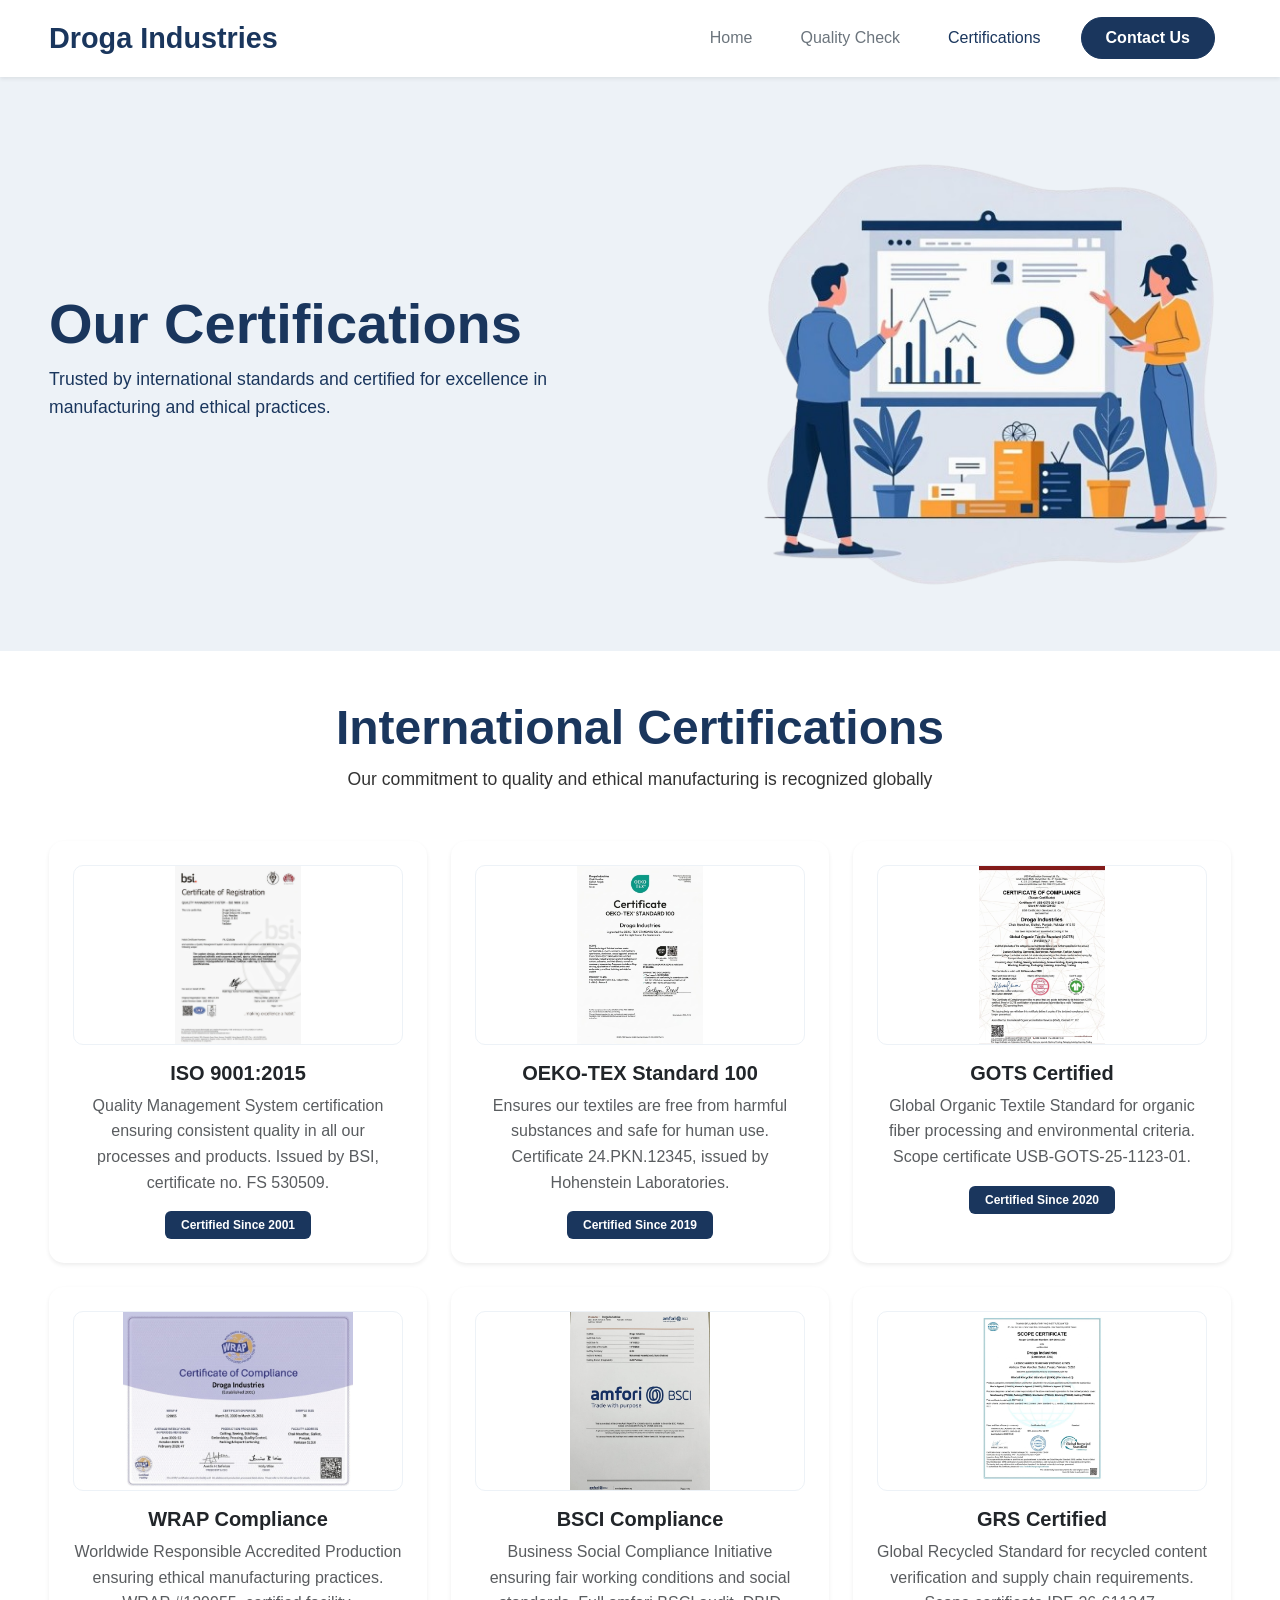
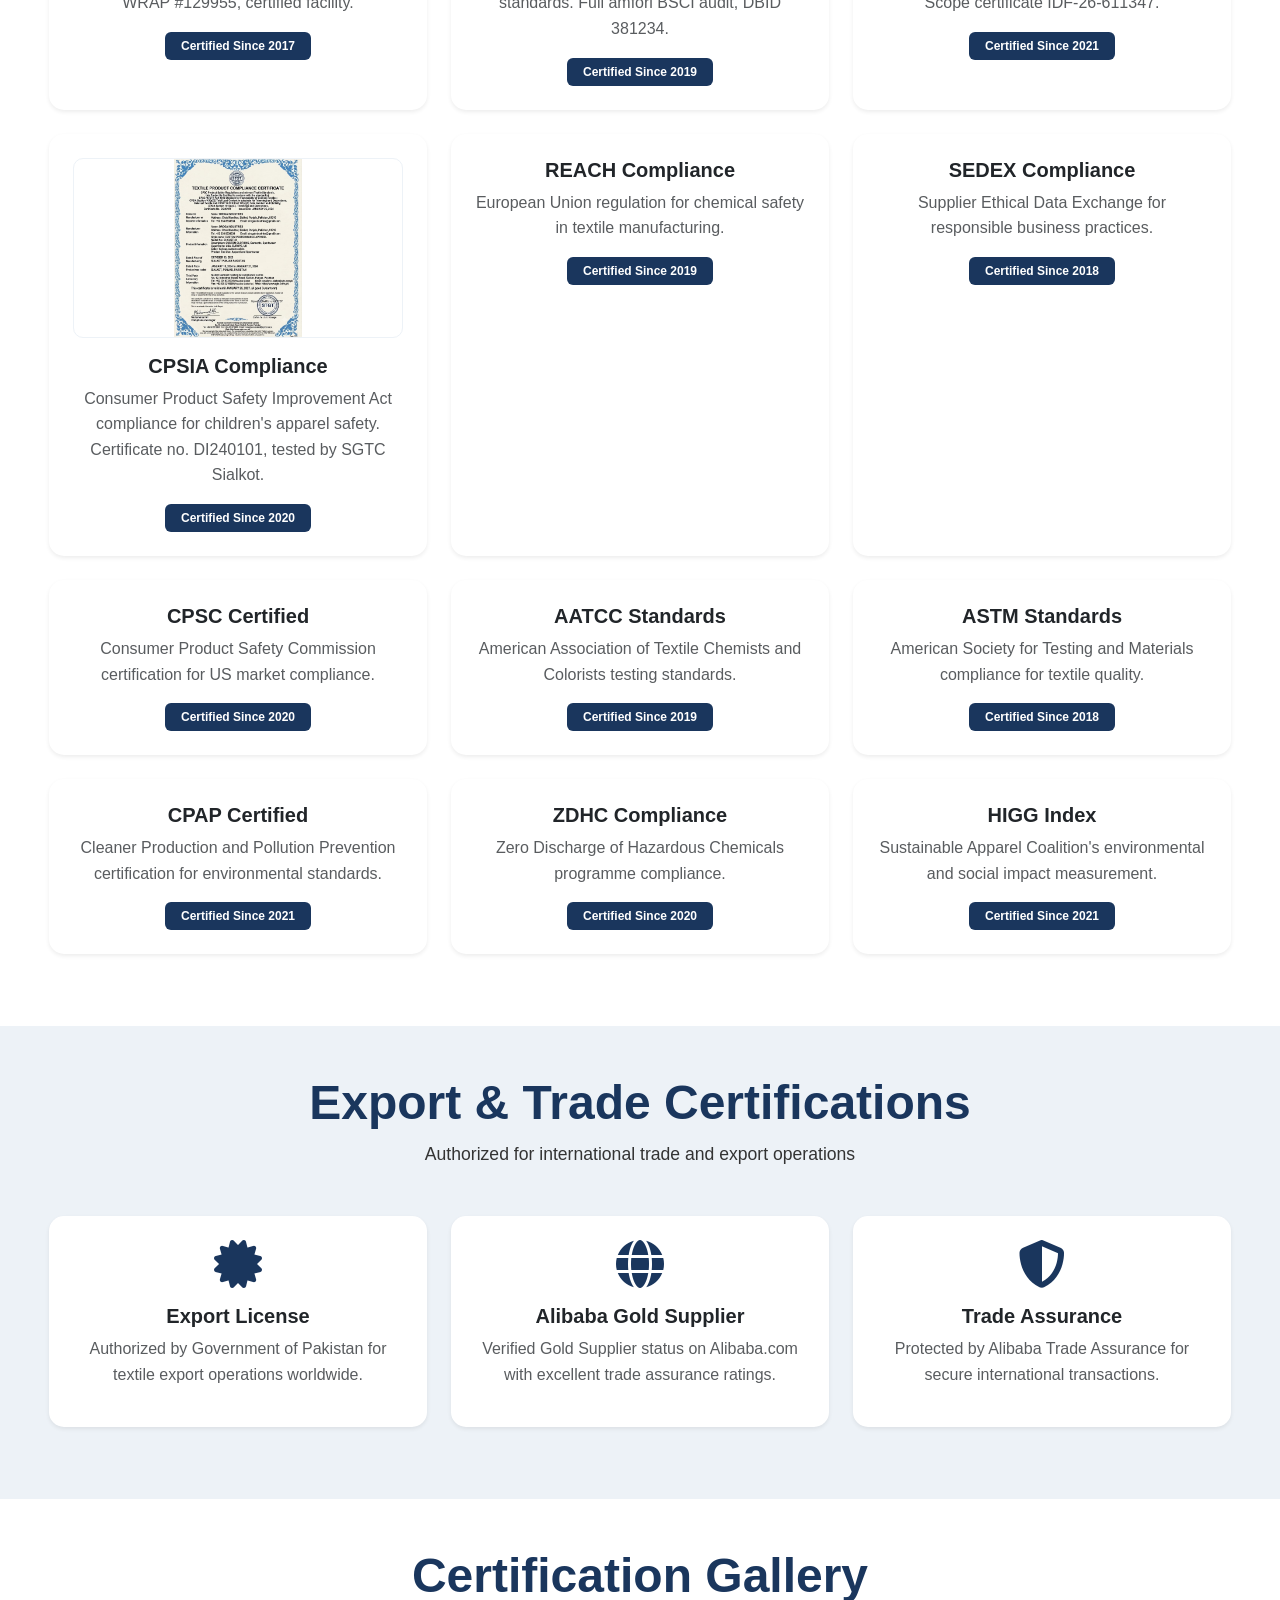
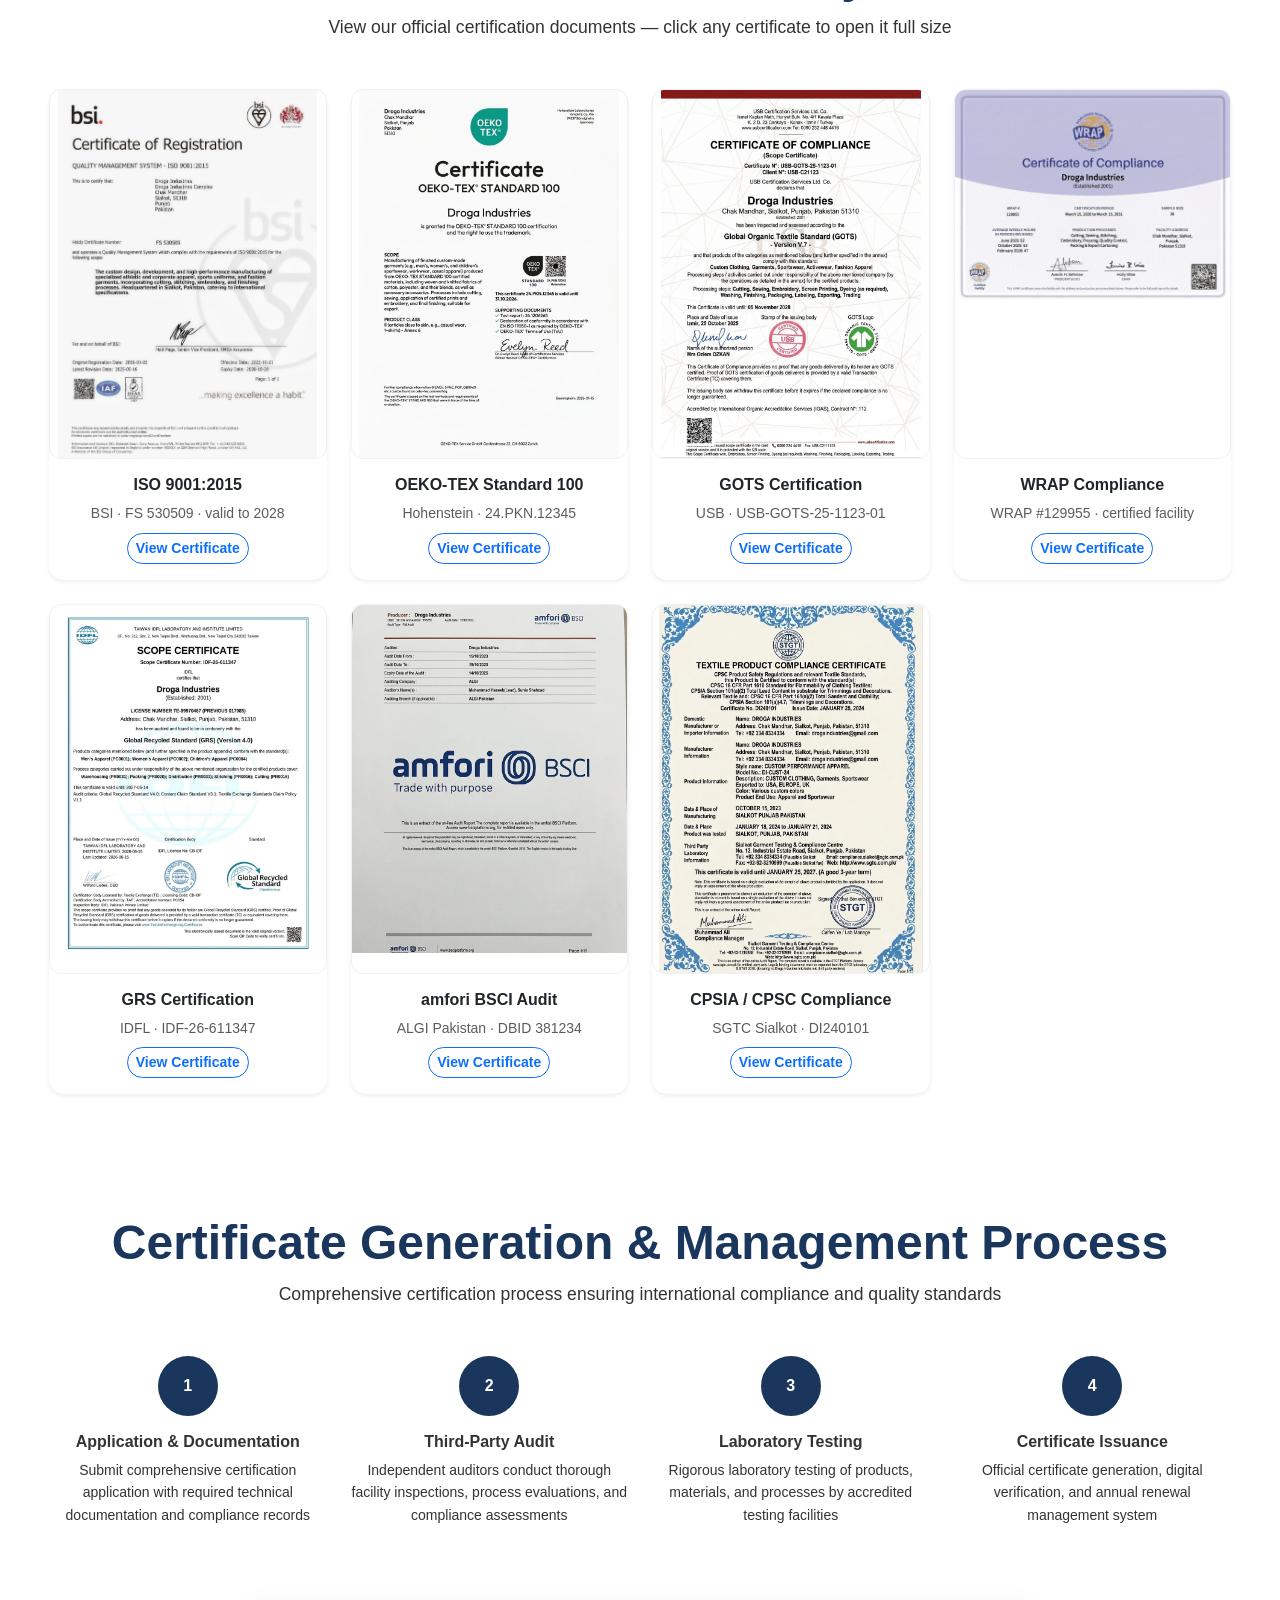
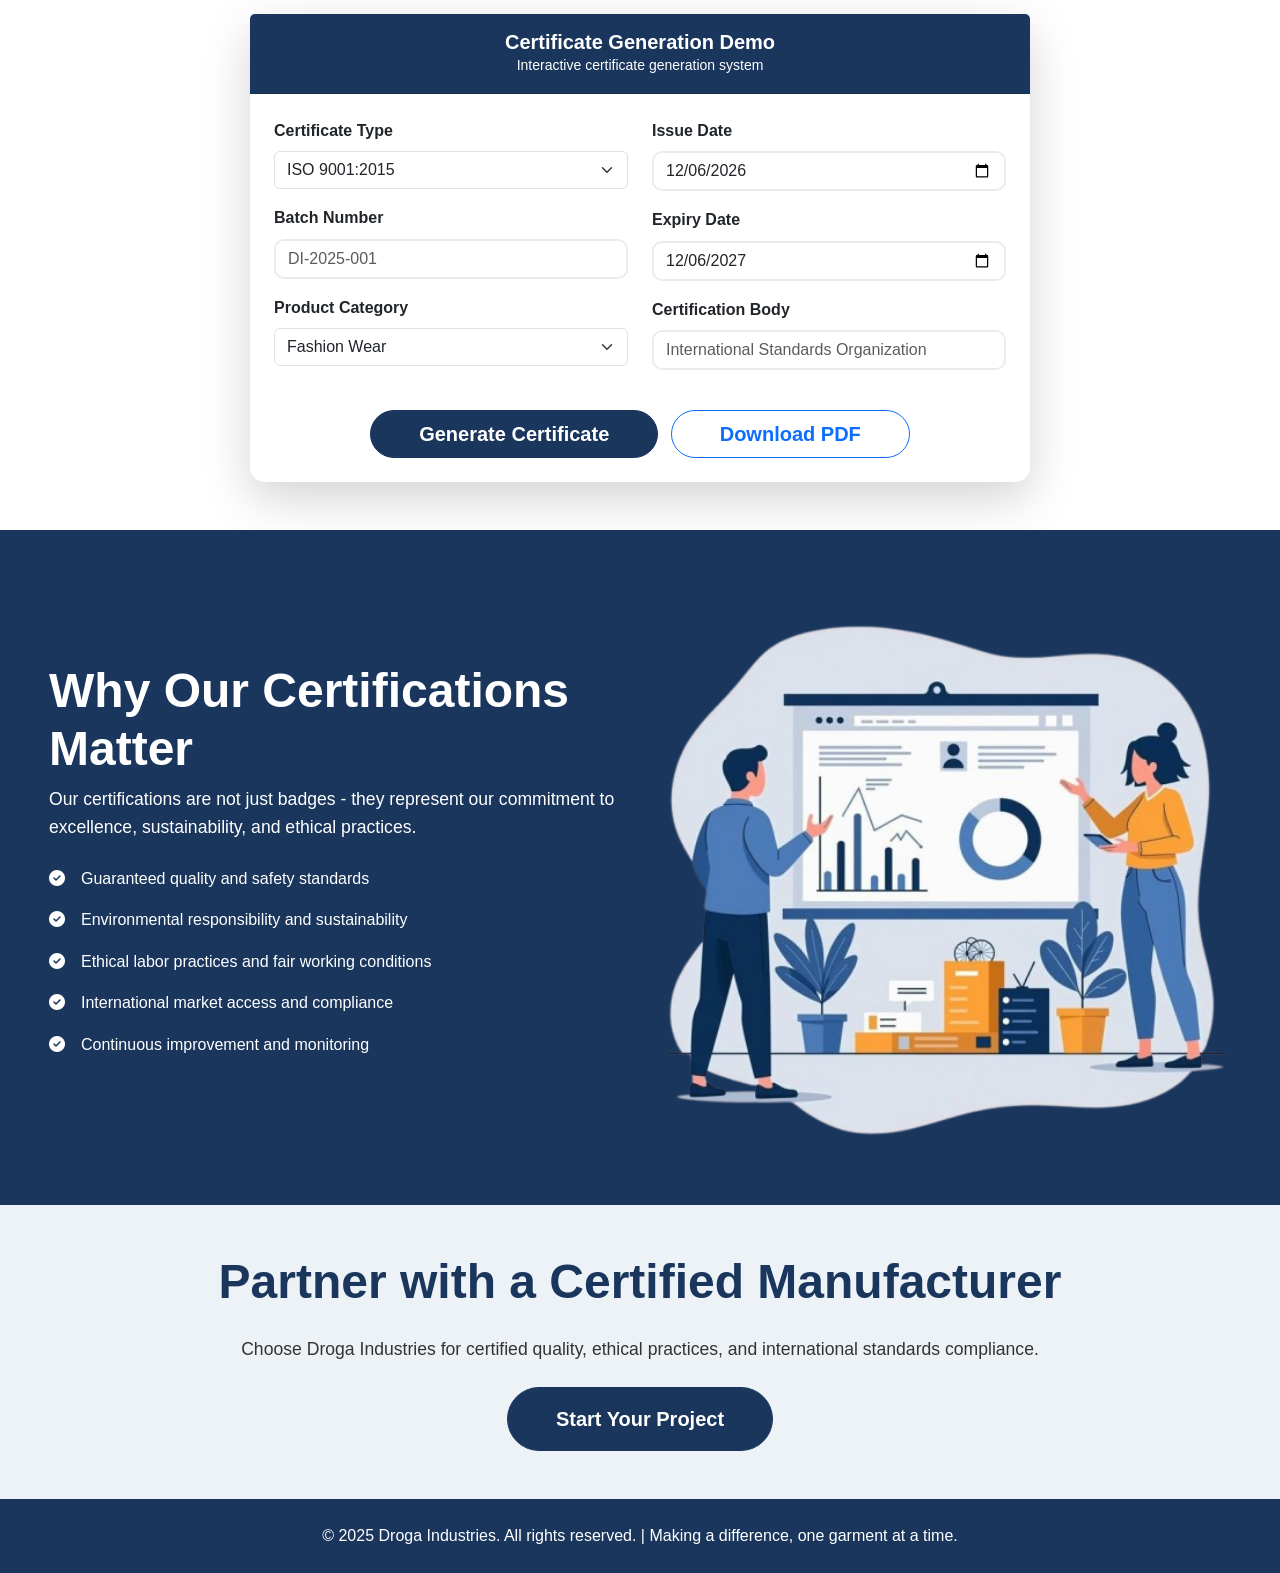
==== certifications.html @ 63eb217c "Initial commit: Droga Industries static site Co-Authored-By: Claude Opus 5 (1M context) <noreply@ant" ====
<!DOCTYPE html>
<html lang="en">

<head>
    <meta charset="UTF-8">
    <meta http-equiv="X-UA-Compatible" content="IE=edge">
    <meta name="viewport" content="width=device-width, initial-scale=1.0">
    <link rel="stylesheet" href="https://cdn.jsdelivr.net/npm/bootstrap@5.3.2/dist/css/bootstrap.min.css">
    <link rel="stylesheet" href="https://cdnjs.cloudflare.com/ajax/libs/font-awesome/6.5.1/css/all.min.css">
    <link rel="stylesheet" href="https://unpkg.com/aos@2.3.1/dist/aos.css">
    <link rel="stylesheet" href="css/main.css">
    <title>Certifications - Droga Industries</title>
</head>

<body>
    <section>
        <nav class="navbar navbar-expand-lg bg-white shadow-sm">
            <div class="mycontainer d-flex flex-wrap justify-content-between py-2">
                <a class="navbar-brand" href="index.html">
                    <h3 class="text-primary fw-bold mb-0">Droga Industries</h3>
                </a>
                <button class="navbar-toggler" type="button" data-bs-toggle="collapse" data-bs-target="#mynavbar">
                    <span class="navbar-toggler-icon"></span>
                </button>
                <div class="collapse navbar-collapse w-auto" id="mynavbar">
                    <ul class="navbar-nav ms-auto d-flex align-items-center">
                        <li class="nav-item px-3">
                            <a href="index.html" class="nav-link text-secondary fw-medium">Home</a>
                        </li>
                        <li class="nav-item px-3">
                            <a href="quality.html" class="nav-link text-secondary fw-medium">Quality Check</a>
                        </li>
                        <li class="nav-item px-3">
                            <a href="certifications.html" class="nav-link text-primary fw-medium">Certifications</a>
                        </li>
                        <li class="nav-item px-3">
                            <a href="index.html#contact" class="btn btn-primary px-4 py-2 rounded-pill">Contact Us</a>
                        </li>
                    </ul>
                </div>
            </div>
        </nav>
    </section>

    <!-- Hero Section -->
    <section class="bg-light text-primary py-5">
        <div class="mycontainer">
            <div class="row align-items-center py-0">
                <div class="col-md-6" data-aos="fade-right">
                    <h1 class="display-4 text-primary fw-bold">Our Certifications</h1>
                    <p class="lead">Trusted by international standards and certified for excellence in manufacturing and ethical practices.</p>
                </div>
                <div class="col-md-5 offset-md-1" data-aos="fade-left">
                    <img src="img/certfication.png" alt="Certifications" class="w-100 rounded-3">
                </div>
            </div>
        </div>
    </section>

    <!-- Main Certifications Section -->
    <section class="py-5">
        <div class="mycontainer">
            <div class="text-center mb-5" data-aos="fade-up">
                <h2 class="display-5 fw-bold text-primary">International Certifications</h2>
                <p class="lead">Our commitment to quality and ethical manufacturing is recognized globally</p>
            </div>
            
            <div class="row">
                <div class="col-lg-4 col-md-6 mb-4" data-aos="fade-up" data-aos-delay="100">
                    <div class="card border-0 shadow-sm h-100">
                        <div class="card-body text-center p-4">
                            <img src="assets/certificates/iso-9001-2015-bsi.jpeg" alt="ISO 9001:2015 certificate" class="cert-thumb-sm" onclick="showCert('assets/certificates/iso-9001-2015-bsi.jpeg', 'ISO 9001:2015 - Quality Management System')">
                            <h5 class="fw-bold">ISO 9001:2015</h5>
                            <p class="text-muted">Quality Management System certification ensuring consistent quality in all our processes and products. Issued by BSI, certificate no. FS 530509.</p>
                            <span class="badge bg-primary">Certified Since 2001</span>
                        </div>
                    </div>
                </div>
                
                <div class="col-lg-4 col-md-6 mb-4" data-aos="fade-up" data-aos-delay="200">
                    <div class="card border-0 shadow-sm h-100">
                        <div class="card-body text-center p-4">
                            <img src="assets/certificates/oeko-tex-standard-100.jpeg" alt="OEKO-TEX Standard 100 certificate" class="cert-thumb-sm" onclick="showCert('assets/certificates/oeko-tex-standard-100.jpeg', 'OEKO-TEX STANDARD 100')">
                            <h5 class="fw-bold">OEKO-TEX Standard 100</h5>
                            <p class="text-muted">Ensures our textiles are free from harmful substances and safe for human use. Certificate 24.PKN.12345, issued by Hohenstein Laboratories.</p>
                            <span class="badge bg-primary">Certified Since 2019</span>
                        </div>
                    </div>
                </div>
                
                <div class="col-lg-4 col-md-6 mb-4" data-aos="fade-up" data-aos-delay="300">
                    <div class="card border-0 shadow-sm h-100">
                        <div class="card-body text-center p-4">
                            <img src="assets/certificates/gots-scope-certificate.jpeg" alt="GOTS scope certificate" class="cert-thumb-sm" onclick="showCert('assets/certificates/gots-scope-certificate.jpeg', 'GOTS - Global Organic Textile Standard V7')">
                            <h5 class="fw-bold">GOTS Certified</h5>
                            <p class="text-muted">Global Organic Textile Standard for organic fiber processing and environmental criteria. Scope certificate USB-GOTS-25-1123-01.</p>
                            <span class="badge bg-primary">Certified Since 2020</span>
                        </div>
                    </div>
                </div>
                
                <div class="col-lg-4 col-md-6 mb-4" data-aos="fade-up" data-aos-delay="400">
                    <div class="card border-0 shadow-sm h-100">
                        <div class="card-body text-center p-4">
                            <img src="assets/certificates/wrap-certificate-of-compliance.jpeg" alt="WRAP certificate of compliance" class="cert-thumb-sm" onclick="showCert('assets/certificates/wrap-certificate-of-compliance.jpeg', 'WRAP - Certificate of Compliance')">
                            <h5 class="fw-bold">WRAP Compliance</h5>
                            <p class="text-muted">Worldwide Responsible Accredited Production ensuring ethical manufacturing practices. WRAP #129955, certified facility.</p>
                            <span class="badge bg-primary">Certified Since 2017</span>
                        </div>
                    </div>
                </div>
                
                <div class="col-lg-4 col-md-6 mb-4" data-aos="fade-up" data-aos-delay="500">
                    <div class="card border-0 shadow-sm h-100">
                        <div class="card-body text-center p-4">
                            <img src="assets/certificates/amfori-bsci-audit-report.jpeg" alt="amfori BSCI audit report" class="cert-thumb-sm" onclick="showCert('assets/certificates/amfori-bsci-audit-report.jpeg', 'amfori BSCI - Full Audit Report')">
                            <h5 class="fw-bold">BSCI Compliance</h5>
                            <p class="text-muted">Business Social Compliance Initiative ensuring fair working conditions and social standards. Full amfori BSCI audit, DBID 381234.</p>
                            <span class="badge bg-primary">Certified Since 2019</span>
                        </div>
                    </div>
                </div>
                
                <div class="col-lg-4 col-md-6 mb-4" data-aos="fade-up" data-aos-delay="600">
                    <div class="card border-0 shadow-sm h-100">
                        <div class="card-body text-center p-4">
                            <img src="assets/certificates/grs-scope-certificate.jpeg" alt="GRS scope certificate" class="cert-thumb-sm" onclick="showCert('assets/certificates/grs-scope-certificate.jpeg', 'GRS - Global Recycled Standard V4.0')">
                            <h5 class="fw-bold">GRS Certified</h5>
                            <p class="text-muted">Global Recycled Standard for recycled content verification and supply chain requirements. Scope certificate IDF-26-611347.</p>
                            <span class="badge bg-primary">Certified Since 2021</span>
                        </div>
                    </div>
                </div>
                
                <div class="col-lg-4 col-md-6 mb-4" data-aos="fade-up" data-aos-delay="700">
                    <div class="card border-0 shadow-sm h-100">
                        <div class="card-body text-center p-4">
                            <img src="assets/certificates/cpsia-cpsc-textile-compliance.jpeg" alt="CPSIA textile product compliance certificate" class="cert-thumb-sm" onclick="showCert('assets/certificates/cpsia-cpsc-textile-compliance.jpeg', 'CPSIA / CPSC - Textile Product Compliance Certificate')">
                            <h5 class="fw-bold">CPSIA Compliance</h5>
                            <p class="text-muted">Consumer Product Safety Improvement Act compliance for children's apparel safety. Certificate no. DI240101, tested by SGTC Sialkot.</p>
                            <span class="badge bg-primary">Certified Since 2020</span>
                        </div>
                    </div>
                </div>
                
                <div class="col-lg-4 col-md-6 mb-4" data-aos="fade-up" data-aos-delay="800">
                    <div class="card border-0 shadow-sm h-100">
                        <div class="card-body text-center p-4">
                            <h5 class="fw-bold">REACH Compliance</h5>
                            <p class="text-muted">European Union regulation for chemical safety in textile manufacturing.</p>
                            <span class="badge bg-primary">Certified Since 2019</span>
                        </div>
                    </div>
                </div>
                
                <div class="col-lg-4 col-md-6 mb-4" data-aos="fade-up" data-aos-delay="900">
                    <div class="card border-0 shadow-sm h-100">
                        <div class="card-body text-center p-4">
                            <h5 class="fw-bold">SEDEX Compliance</h5>
                            <p class="text-muted">Supplier Ethical Data Exchange for responsible business practices.</p>
                            <span class="badge bg-primary">Certified Since 2018</span>
                        </div>
                    </div>
                </div>
                
                <div class="col-lg-4 col-md-6 mb-4" data-aos="fade-up" data-aos-delay="1000">
                    <div class="card border-0 shadow-sm h-100">
                        <div class="card-body text-center p-4">
                            <h5 class="fw-bold">CPSC Certified</h5>
                            <p class="text-muted">Consumer Product Safety Commission certification for US market compliance.</p>
                            <span class="badge bg-primary">Certified Since 2020</span>
                        </div>
                    </div>
                </div>
                
                <div class="col-lg-4 col-md-6 mb-4" data-aos="fade-up" data-aos-delay="1100">
                    <div class="card border-0 shadow-sm h-100">
                        <div class="card-body text-center p-4">
                            <h5 class="fw-bold">AATCC Standards</h5>
                            <p class="text-muted">American Association of Textile Chemists and Colorists testing standards.</p>
                            <span class="badge bg-primary">Certified Since 2019</span>
                        </div>
                    </div>
                </div>
                
                <div class="col-lg-4 col-md-6 mb-4" data-aos="fade-up" data-aos-delay="1200">
                    <div class="card border-0 shadow-sm h-100">
                        <div class="card-body text-center p-4">
                            <h5 class="fw-bold">ASTM Standards</h5>
                            <p class="text-muted">American Society for Testing and Materials compliance for textile quality.</p>
                            <span class="badge bg-primary">Certified Since 2018</span>
                        </div>
                    </div>
                </div>
                
                <div class="col-lg-4 col-md-6 mb-4" data-aos="fade-up" data-aos-delay="1300">
                    <div class="card border-0 shadow-sm h-100">
                        <div class="card-body text-center p-4">
                            <h5 class="fw-bold">CPAP Certified</h5>
                            <p class="text-muted">Cleaner Production and Pollution Prevention certification for environmental standards.</p>
                            <span class="badge bg-primary">Certified Since 2021</span>
                        </div>
                    </div>
                </div>
                
                <div class="col-lg-4 col-md-6 mb-4" data-aos="fade-up" data-aos-delay="1400">
                    <div class="card border-0 shadow-sm h-100">
                        <div class="card-body text-center p-4">
                            <h5 class="fw-bold">ZDHC Compliance</h5>
                            <p class="text-muted">Zero Discharge of Hazardous Chemicals programme compliance.</p>
                            <span class="badge bg-primary">Certified Since 2020</span>
                        </div>
                    </div>
                </div>
                
                <div class="col-lg-4 col-md-6 mb-4" data-aos="fade-up" data-aos-delay="1500">
                    <div class="card border-0 shadow-sm h-100">
                        <div class="card-body text-center p-4">
                            <h5 class="fw-bold">HIGG Index</h5>
                            <p class="text-muted">Sustainable Apparel Coalition's environmental and social impact measurement.</p>
                            <span class="badge bg-primary">Certified Since 2021</span>
                        </div>
                    </div>
                </div>
            </div>
        </div>
    </section>

    <!-- Export Certifications Section -->
    <section class="bg-light py-5">
        <div class="mycontainer">
            <div class="text-center mb-5" data-aos="fade-up">
                <h2 class="display-5 fw-bold text-primary">Export & Trade Certifications</h2>
                <p class="lead">Authorized for international trade and export operations</p>
            </div>
            
            <div class="row justify-content-center">
                <div class="col-lg-4 col-md-6 mb-4" data-aos="fade-up" data-aos-delay="100">
                    <div class="card border-0 shadow-sm">
                        <div class="card-body text-center p-4">
                            <i class="fas fa-certificate fa-3x text-primary mb-3"></i>
                            <h5 class="fw-bold">Export License</h5>
                            <p class="text-muted">Authorized by Government of Pakistan for textile export operations worldwide.</p>
                        </div>
                    </div>
                </div>
                
                <div class="col-lg-4 col-md-6 mb-4" data-aos="fade-up" data-aos-delay="200">
                    <div class="card border-0 shadow-sm">
                        <div class="card-body text-center p-4">
                            <i class="fas fa-globe fa-3x text-primary mb-3"></i>
                            <h5 class="fw-bold">Alibaba Gold Supplier</h5>
                            <p class="text-muted">Verified Gold Supplier status on Alibaba.com with excellent trade assurance ratings.</p>
                        </div>
                    </div>
                </div>
                
                <div class="col-lg-4 col-md-6 mb-4" data-aos="fade-up" data-aos-delay="300">
                    <div class="card border-0 shadow-sm">
                        <div class="card-body text-center p-4">
                            <i class="fas fa-shield-alt fa-3x text-primary mb-3"></i>
                            <h5 class="fw-bold">Trade Assurance</h5>
                            <p class="text-muted">Protected by Alibaba Trade Assurance for secure international transactions.</p>
                        </div>
                    </div>
                </div>
            </div>
        </div>
    </section>

    <!-- Certification Gallery Section -->
    <section class="py-5">
        <div class="mycontainer">
            <div class="text-center mb-5" data-aos="fade-up">
                <h2 class="display-5 fw-bold text-primary">Certification Gallery</h2>
                <p class="lead">View our official certification documents &mdash; click any certificate to open it full size</p>
            </div>

            <div class="row">
                <div class="col-lg-3 col-md-4 col-sm-6 mb-4">
                    <div class="card border-0 shadow-sm h-100">
                        <img src="assets/certificates/iso-9001-2015-bsi.jpeg" alt="ISO 9001:2015 certificate" class="cert-thumb" onclick="showCert('assets/certificates/iso-9001-2015-bsi.jpeg', 'ISO 9001:2015 - Quality Management System')">
                        <div class="card-body text-center">
                            <h6 class="fw-bold">ISO 9001:2015</h6>
                            <p class="small text-muted mb-2">BSI &middot; FS 530509 &middot; valid to 2028</p>
                            <button class="btn btn-outline-primary btn-sm" onclick="showCert('assets/certificates/iso-9001-2015-bsi.jpeg', 'ISO 9001:2015 - Quality Management System')">View Certificate</button>
                        </div>
                    </div>
                </div>

                <div class="col-lg-3 col-md-4 col-sm-6 mb-4">
                    <div class="card border-0 shadow-sm h-100">
                        <img src="assets/certificates/oeko-tex-standard-100.jpeg" alt="OEKO-TEX Standard 100 certificate" class="cert-thumb" onclick="showCert('assets/certificates/oeko-tex-standard-100.jpeg', 'OEKO-TEX STANDARD 100')">
                        <div class="card-body text-center">
                            <h6 class="fw-bold">OEKO-TEX Standard 100</h6>
                            <p class="small text-muted mb-2">Hohenstein &middot; 24.PKN.12345</p>
                            <button class="btn btn-outline-primary btn-sm" onclick="showCert('assets/certificates/oeko-tex-standard-100.jpeg', 'OEKO-TEX STANDARD 100')">View Certificate</button>
                        </div>
                    </div>
                </div>

                <div class="col-lg-3 col-md-4 col-sm-6 mb-4">
                    <div class="card border-0 shadow-sm h-100">
                        <img src="assets/certificates/gots-scope-certificate.jpeg" alt="GOTS scope certificate" class="cert-thumb" onclick="showCert('assets/certificates/gots-scope-certificate.jpeg', 'GOTS - Global Organic Textile Standard V7')">
                        <div class="card-body text-center">
                            <h6 class="fw-bold">GOTS Certification</h6>
                            <p class="small text-muted mb-2">USB &middot; USB-GOTS-25-1123-01</p>
                            <button class="btn btn-outline-primary btn-sm" onclick="showCert('assets/certificates/gots-scope-certificate.jpeg', 'GOTS - Global Organic Textile Standard V7')">View Certificate</button>
                        </div>
                    </div>
                </div>

                <div class="col-lg-3 col-md-4 col-sm-6 mb-4">
                    <div class="card border-0 shadow-sm h-100">
                        <img src="assets/certificates/wrap-certificate-of-compliance.jpeg" alt="WRAP certificate of compliance" class="cert-thumb" onclick="showCert('assets/certificates/wrap-certificate-of-compliance.jpeg', 'WRAP - Certificate of Compliance')">
                        <div class="card-body text-center">
                            <h6 class="fw-bold">WRAP Compliance</h6>
                            <p class="small text-muted mb-2">WRAP #129955 &middot; certified facility</p>
                            <button class="btn btn-outline-primary btn-sm" onclick="showCert('assets/certificates/wrap-certificate-of-compliance.jpeg', 'WRAP - Certificate of Compliance')">View Certificate</button>
                        </div>
                    </div>
                </div>

                <div class="col-lg-3 col-md-4 col-sm-6 mb-4">
                    <div class="card border-0 shadow-sm h-100">
                        <img src="assets/certificates/grs-scope-certificate.jpeg" alt="GRS scope certificate" class="cert-thumb" onclick="showCert('assets/certificates/grs-scope-certificate.jpeg', 'GRS - Global Recycled Standard V4.0')">
                        <div class="card-body text-center">
                            <h6 class="fw-bold">GRS Certification</h6>
                            <p class="small text-muted mb-2">IDFL &middot; IDF-26-611347</p>
                            <button class="btn btn-outline-primary btn-sm" onclick="showCert('assets/certificates/grs-scope-certificate.jpeg', 'GRS - Global Recycled Standard V4.0')">View Certificate</button>
                        </div>
                    </div>
                </div>

                <div class="col-lg-3 col-md-4 col-sm-6 mb-4">
                    <div class="card border-0 shadow-sm h-100">
                        <img src="assets/certificates/amfori-bsci-audit-report.jpeg" alt="amfori BSCI audit report" class="cert-thumb" onclick="showCert('assets/certificates/amfori-bsci-audit-report.jpeg', 'amfori BSCI - Full Audit Report')">
                        <div class="card-body text-center">
                            <h6 class="fw-bold">amfori BSCI Audit</h6>
                            <p class="small text-muted mb-2">ALGI Pakistan &middot; DBID 381234</p>
                            <button class="btn btn-outline-primary btn-sm" onclick="showCert('assets/certificates/amfori-bsci-audit-report.jpeg', 'amfori BSCI - Full Audit Report')">View Certificate</button>
                        </div>
                    </div>
                </div>

                <div class="col-lg-3 col-md-4 col-sm-6 mb-4">
                    <div class="card border-0 shadow-sm h-100">
                        <img src="assets/certificates/cpsia-cpsc-textile-compliance.jpeg" alt="CPSIA textile product compliance certificate" class="cert-thumb" onclick="showCert('assets/certificates/cpsia-cpsc-textile-compliance.jpeg', 'CPSIA / CPSC - Textile Product Compliance Certificate')">
                        <div class="card-body text-center">
                            <h6 class="fw-bold">CPSIA / CPSC Compliance</h6>
                            <p class="small text-muted mb-2">SGTC Sialkot &middot; DI240101</p>
                            <button class="btn btn-outline-primary btn-sm" onclick="showCert('assets/certificates/cpsia-cpsc-textile-compliance.jpeg', 'CPSIA / CPSC - Textile Product Compliance Certificate')">View Certificate</button>
                        </div>
                    </div>
                </div>
            </div>
        </div>
    </section>

    <!-- Certificate Viewer Modal -->
    <div class="modal fade" id="certModal" tabindex="-1" aria-labelledby="certModalLabel" aria-hidden="true">
        <div class="modal-dialog modal-xl modal-dialog-centered modal-dialog-scrollable">
            <div class="modal-content">
                <div class="modal-header bg-primary text-white">
                    <h5 class="modal-title fw-bold" id="certModalLabel">Certificate</h5>
                    <button type="button" class="btn-close btn-close-white" data-bs-dismiss="modal" aria-label="Close"></button>
                </div>
                <div class="modal-body text-center p-2">
                    <img id="certModalImage" src="" alt="Certificate" class="w-100">
                </div>
                <div class="modal-footer">
                    <a id="certModalOpen" href="#" target="_blank" rel="noopener" class="btn btn-primary btn-sm">Open in New Tab</a>
                    <button type="button" class="btn btn-outline-primary btn-sm" data-bs-dismiss="modal">Close</button>
                </div>
            </div>
        </div>
    </div>

    <!-- Certificate Generation & Management Section -->
    <section class="py-5">
        <div class="mycontainer">
            <div class="text-center mb-5" data-aos="fade-up">
                <h2 class="display-5 fw-bold text-primary">Certificate Generation & Management Process</h2>
                <p class="lead">Comprehensive certification process ensuring international compliance and quality standards</p>
            </div>
            
            <div class="row mb-5">
                <div class="col-lg-3 col-md-6 mb-4" data-aos="fade-up" data-aos-delay="100">
                    <div class="text-center">
                        <div class="bg-primary text-white rounded-circle d-inline-flex align-items-center justify-content-center mb-3" style="width: 60px; height: 60px;">
                            <span class="fw-bold">1</span>
                        </div>
                        <h6 class="fw-bold">Application & Documentation</h6>
                        <p class="small">Submit comprehensive certification application with required technical documentation and compliance records</p>
                    </div>
                </div>
                <div class="col-lg-3 col-md-6 mb-4" data-aos="fade-up" data-aos-delay="200">
                    <div class="text-center">
                        <div class="bg-primary text-white rounded-circle d-inline-flex align-items-center justify-content-center mb-3" style="width: 60px; height: 60px;">
                            <span class="fw-bold">2</span>
                        </div>
                        <h6 class="fw-bold">Third-Party Audit</h6>
                        <p class="small">Independent auditors conduct thorough facility inspections, process evaluations, and compliance assessments</p>
                    </div>
                </div>
                <div class="col-lg-3 col-md-6 mb-4" data-aos="fade-up" data-aos-delay="300">
                    <div class="text-center">
                        <div class="bg-primary text-white rounded-circle d-inline-flex align-items-center justify-content-center mb-3" style="width: 60px; height: 60px;">
                            <span class="fw-bold">3</span>
                        </div>
                        <h6 class="fw-bold">Laboratory Testing</h6>
                        <p class="small">Rigorous laboratory testing of products, materials, and processes by accredited testing facilities</p>
                    </div>
                </div>
                <div class="col-lg-3 col-md-6 mb-4" data-aos="fade-up" data-aos-delay="400">
                    <div class="text-center">
                        <div class="bg-primary text-white rounded-circle d-inline-flex align-items-center justify-content-center mb-3" style="width: 60px; height: 60px;">
                            <span class="fw-bold">4</span>
                        </div>
                        <h6 class="fw-bold">Certificate Issuance</h6>
                        <p class="small">Official certificate generation, digital verification, and annual renewal management system</p>
                    </div>
                </div>
            </div>
            
            <!-- Fake Certificate Generation Demo -->
            <div class="row">
                <div class="col-md-8 mx-auto">
                    <div class="card border-0 shadow-lg" data-aos="fade-up" data-aos-delay="500">
                        <div class="card-header bg-primary text-white text-center py-3">
                            <h5 class="fw-bold mb-0">Certificate Generation Demo</h5>
                            <p class="mb-0 small">Interactive certificate generation system</p>
                        </div>
                        <div class="card-body p-4">
                            <div class="row">
                                <div class="col-md-6">
                                    <div class="mb-3">
                                        <label class="form-label fw-bold">Certificate Type</label>
                                        <select class="form-select" id="certType">
                                            <option>ISO 9001:2015</option>
                                            <option>OEKO-TEX Standard 100</option>
                                            <option>GOTS Certification</option>
                                            <option>WRAP Compliance</option>
                                        </select>
                                    </div>
                                    <div class="mb-3">
                                        <label class="form-label fw-bold">Batch Number</label>
                                        <input type="text" class="form-control" id="batchNumber" placeholder="DI-2025-001">
                                    </div>
                                    <div class="mb-3">
                                        <label class="form-label fw-bold">Product Category</label>
                                        <select class="form-select" id="productCategory">
                                            <option>Fashion Wear</option>
                                            <option>Sportswear</option>
                                            <option>Formal Wear</option>
                                            <option>Swimwear</option>
                                        </select>
                                    </div>
                                </div>
                                <div class="col-md-6">
                                    <div class="mb-3">
                                        <label class="form-label fw-bold">Issue Date</label>
                                        <input type="date" class="form-control" id="issueDate">
                                    </div>
                                    <div class="mb-3">
                                        <label class="form-label fw-bold">Expiry Date</label>
                                        <input type="date" class="form-control" id="expiryDate">
                                    </div>
                                    <div class="mb-3">
                                        <label class="form-label fw-bold">Certification Body</label>
                                        <input type="text" class="form-control" id="certBody" placeholder="International Standards Organization">
                                    </div>
                                </div>
                            </div>
                            <div class="text-center mt-4">
                                <button class="btn btn-primary btn-lg px-5" onclick="generateCertificate()">Generate Certificate</button>
                                <button class="btn btn-outline-primary btn-lg px-5 ms-2" onclick="downloadCertificate()">Download PDF</button>
                            </div>
                            <div id="certificatePreview" class="mt-4" style="display: none;">
                                <div class="alert alert-success text-center">
                                    <i class="fas fa-certificate fa-2x text-success mb-2"></i>
                                    <h6 class="fw-bold">Certificate Generated Successfully!</h6>
                                    <p class="mb-0 small">Certificate ID: <span id="certId"></span></p>
                                </div>
                            </div>
                        </div>
                    </div>
                </div>
            </div>
        </div>
    </section>
    
    <script src="https://cdnjs.cloudflare.com/ajax/libs/jspdf/2.5.1/jspdf.umd.min.js"></script>
    <script>
        function generateCertificate() {
            const certId = 'DI-' + Date.now();
            document.getElementById('certId').textContent = certId;
            document.getElementById('certificatePreview').style.display = 'block';
        }
        
        function downloadCertificate() {
            const { jsPDF } = window.jspdf;
            const doc = new jsPDF();
            
            const certType = document.getElementById('certType').value;
            const batchNumber = document.getElementById('batchNumber').value || 'DI-2025-001';
            const productCategory = document.getElementById('productCategory').value;
            const issueDate = document.getElementById('issueDate').value;
            const expiryDate = document.getElementById('expiryDate').value;
            const certBody = document.getElementById('certBody').value || 'International Standards Organization';
            const certId = document.getElementById('certId').textContent || 'DI-' + Date.now();
            
            // Certificate design
            doc.setFillColor(26, 54, 93);
            doc.rect(0, 0, 210, 40, 'F');
            
            doc.setTextColor(255, 255, 255);
            doc.setFontSize(24);
            doc.text('DROGA INDUSTRIES', 105, 20, { align: 'center' });
            doc.setFontSize(14);
            doc.text('Quality Certification', 105, 30, { align: 'center' });
            
            doc.setTextColor(0, 0, 0);
            doc.setFontSize(20);
            doc.text('CERTIFICATE OF COMPLIANCE', 105, 60, { align: 'center' });
            
            doc.setFontSize(12);
            doc.text('This is to certify that:', 20, 80);
            
            doc.setFontSize(14);
            doc.text('Product Category: ' + productCategory, 20, 100);
            doc.text('Batch Number: ' + batchNumber, 20, 115);
            doc.text('Certificate Type: ' + certType, 20, 130);
            doc.text('Certificate ID: ' + certId, 20, 145);
            
            doc.text('Issue Date: ' + issueDate, 20, 170);
            doc.text('Expiry Date: ' + expiryDate, 20, 185);
            doc.text('Certification Body: ' + certBody, 20, 200);
            
            doc.setFontSize(10);
            doc.text('This certificate confirms compliance with international quality standards.', 20, 220);
            doc.text('Droga Industries - Premium Custom Apparel Manufacturer', 20, 235);
            
            // Add border
            doc.setDrawColor(26, 54, 93);
            doc.setLineWidth(2);
            doc.rect(10, 50, 190, 200);
            
            doc.save('Droga_Industries_Certificate_' + certId + '.pdf');
        }
        
        // Set default dates
        document.addEventListener('DOMContentLoaded', function() {
            const today = new Date();
            const nextYear = new Date(today.getFullYear() + 1, today.getMonth(), today.getDate());
            
            document.getElementById('issueDate').value = today.toISOString().split('T')[0];
            document.getElementById('expiryDate').value = nextYear.toISOString().split('T')[0];
        });
    </script>

    <!-- Why Certifications Matter Section -->
    <section class="bg-primary text-white py-5">
        <div class="mycontainer">
            <div class="row align-items-center">
                <div class="col-md-6" data-aos="fade-right">
                    <h2 class="display-5 fw-bold">Why Our Certifications Matter</h2>
                    <p class="lead">Our certifications are not just badges - they represent our commitment to excellence, sustainability, and ethical practices.</p>
                    <ul class="list-unstyled mt-4">
                        <li class="mb-3"><i class="fas fa-check-circle text-white me-3"></i>Guaranteed quality and safety standards</li>
                        <li class="mb-3"><i class="fas fa-check-circle text-white me-3"></i>Environmental responsibility and sustainability</li>
                        <li class="mb-3"><i class="fas fa-check-circle text-white me-3"></i>Ethical labor practices and fair working conditions</li>
                        <li class="mb-3"><i class="fas fa-check-circle text-white me-3"></i>International market access and compliance</li>
                        <li class="mb-3"><i class="fas fa-check-circle text-white me-3"></i>Continuous improvement and monitoring</li>
                    </ul>
                </div>
                <div class="col-md-6 mt-4 mt-md-0" data-aos="fade-left">
                    <img src="img/trust.png" alt="Trust and Quality" class="w-100 rounded-3">
                </div>
            </div>
        </div>
    </section>

    <!-- CTA Section -->
    <section class="bg-light py-5">
        <div class="mycontainer text-center">
            <div data-aos="fade-up">
                <h2 class="display-5 fw-bold text-primary mb-4">Partner with a Certified Manufacturer</h2>
                <p class="lead mb-4">Choose Droga Industries for certified quality, ethical practices, and international standards compliance.</p>
                <a href="index.html#contact" class="btn btn-primary btn-lg px-5 py-3 rounded-pill">Start Your Project</a>
            </div>
        </div>
    </section>

    <!-- Footer -->
    <footer class="bg-primary text-white py-4">
        <div class="mycontainer text-center">
            <p class="mb-0">&copy; 2025 Droga Industries. All rights reserved. | Making a difference, one garment at a time.</p>
        </div>
    </footer>

    <script src="https://cdn.jsdelivr.net/npm/bootstrap@5.3.2/dist/js/bootstrap.bundle.min.js"></script>
    <script src="https://unpkg.com/aos@2.3.1/dist/aos.js"></script>
    <script>
        AOS.init({
            duration: 1000,
            once: true
        });

        // Certificate viewer
        function showCert(src, title) {
            document.getElementById('certModalImage').src = src;
            document.getElementById('certModalImage').alt = title;
            document.getElementById('certModalLabel').textContent = title;
            document.getElementById('certModalOpen').href = src;
            bootstrap.Modal.getOrCreateInstance(document.getElementById('certModal')).show();
        }
    </script>
</body>
</html>
---- css/main.css ----
/* Custom CSS for Droga Industries */

:root {
    --primary-color: #1a365d;
    --secondary-color: #718096;
    --success-color: #1a365d;
    --info-color: #3182ce;
    --warning-color: #d69e2e;
    --danger-color: #e53e3e;
    --light-color: #f7fafc;
    --dark-color: #2d3748;
    --accent-color: #4299e1;
    --soft-gray: #edf2f7;
    --text-gray: #4a5568;
    --gold-accent: #d69e2e;
    --navy-light: #2c5282;
}

body {
    font-family: 'Segoe UI', Tahoma, Geneva, Verdana, sans-serif;
    line-height: 1.6;
    color: #333;
    overflow-x: hidden;
}

html {
    overflow-x: hidden;
}

/* Navigation Styles */
.navbar {
    transition: all 0.3s ease;
}

.navbar-brand h3 {
    margin: 0;
    font-size: 1.8rem;
}

.nav-link {
    font-weight: 500;
    transition: color 0.3s ease;
}

.nav-link:hover {
    color: var(--primary-color) !important;
}

/* Button Styles */
.btn {
    border-radius: 50px;
    font-weight: 600;
    transition: all 0.3s ease;
}

.btn-primary {
    background-color: var(--primary-color);
    border-color: var(--primary-color);
}

.btn-primary:hover {
    background-color: var(--navy-light);
    border-color: var(--navy-light);
    transform: translateY(-2px);
}

/* Gold accent button */
.btn-gold {
    background-color: var(--gold-accent);
    border-color: var(--gold-accent);
    color: white;
}

.btn-gold:hover {
    background-color: #b7791f;
    border-color: #b7791f;
    color: white;
    transform: translateY(-2px);
}

.text-gold {
    color: var(--gold-accent) !important;
}

.btn-outline-primary:hover {
    transform: translateY(-2px);
}

/* Card Styles */
.card {
    transition: transform 0.3s ease, box-shadow 0.3s ease;
    border-radius: 15px;
}

.card:hover {
    transform: translateY(-5px);
    box-shadow: 0 10px 25px rgba(0, 0, 0, 0.1);
}

/* Video Card Styles */
.video-card video {
    display: block;
    width: 100%;
    aspect-ratio: 4 / 5;
    object-fit: contain;
    background-color: #0f172a;
    border-top-left-radius: 15px;
    border-top-right-radius: 15px;
}

.video-card.video-wide video {
    aspect-ratio: 16 / 11;
}

.video-card .card-body {
    padding: 1rem 1.1rem;
}

/* Video gallery tabs */
.video-tabs .nav-link {
    color: var(--primary-color);
    background-color: var(--soft-gray);
    border-radius: 50px;
    font-weight: 600;
    font-size: 0.9rem;
    margin: 0.25rem;
    padding: 0.5rem 1.25rem;
}

.video-tabs .nav-link.active {
    background-color: var(--primary-color);
    color: #fff;
}

/* Certificate thumbnails */
.cert-thumb {
    width: 100%;
    aspect-ratio: 3 / 4;
    object-fit: contain;
    object-position: top;
    background-color: #fff;
    border: 1px solid var(--soft-gray);
    border-radius: 12px;
    cursor: zoom-in;
    transition: transform 0.3s ease;
}

.cert-thumb:hover {
    transform: scale(1.02);
}

.cert-thumb-sm {
    width: 100%;
    max-height: 180px;
    object-fit: contain;
    object-position: center;
    margin-bottom: 1rem;
    border: 1px solid var(--soft-gray);
    border-radius: 10px;
    cursor: zoom-in;
}

/* Hero Section */
.display-4 {
    font-weight: 700;
    line-height: 1.2;
}

.lead {
    font-size: 1.1rem;
    font-weight: 400;
}

/* Image Styles */
img {
    max-width: 100%;
    height: auto;
}

/* Background Colors */
.bg-light {
    background-color: var(--soft-gray) !important;
}

.bg-primary {
    background-color: var(--primary-color) !important;
}

/* Text Colors */
.text-primary {
    color: var(--primary-color) !important;
}

/* Spacing Utilities */
.py-5 {
    padding-top: 3rem !important;
    padding-bottom: 3rem !important;
}

/* Shadow Utilities */
.shadow-sm {
    box-shadow: 0 0.125rem 0.25rem rgba(0, 0, 0, 0.075) !important;
}

.mycontainer {
    max-width: 1222px;
    width: 100%;
    padding: 0 20px;
    margin: 0 auto;
}
/* Animation Styles */
@keyframes fadeInUp {
    from {
        opacity: 0;
        transform: translateY(30px);
    }
    to {
        opacity: 1;
        transform: translateY(0);
    }
}

.fade-in-up {
    animation: fadeInUp 0.6s ease-out;
}

/* Fix for AOS horizontal scrollbar */
[data-aos] {
    pointer-events: none;
}

[data-aos].aos-animate {
    pointer-events: auto;
}

/* Responsive Design */
@media (max-width: 768px) {
    .display-4 {
        font-size: 2rem;
    }
    
    .display-5 {
        font-size: 1.75rem;
    }
    
    .btn-lg {
        padding: 0.75rem 2rem;
        font-size: 1rem;
    }
    
    .py-5 {
        padding-top: 2rem !important;
        padding-bottom: 2rem !important;
    }
}

@media (max-width: 576px) {
    .container {
        padding-left: 15px;
        padding-right: 15px;
    }
    
    .btn-lg {
        padding: 0.5rem 1.5rem;
        font-size: 0.9rem;
    }
    .navbar-brand h3 {
    margin: 0;
    font-size: 1.6rem;
}
}

/* Custom Hover Effects */
.opacity-hover {
    transition: opacity 0.3s ease;
}

.opacity-hover:hover {
    opacity: 0.8;
}

/* Footer Styles */
footer {
    margin-top: auto;
}

/* Quality Page Specific Styles */
.position-relative .btn {
    transition: all 0.3s ease;
}

.position-relative .btn:hover {
    transform: scale(1.1);
}

/* Certification Page Specific Styles */
.badge {
    font-size: 0.75rem;
    padding: 0.5rem 1rem;
}

/* Custom Scrollbar */
::-webkit-scrollbar {
    width: 8px;
}

::-webkit-scrollbar-track {
    background: #f1f1f1;
}

::-webkit-scrollbar-thumb {
    background: var(--primary-color);
    border-radius: 4px;
}

::-webkit-scrollbar-thumb:hover {
    background: var(--accent-color);
}

/* Loading Animation */
.loading {
    display: inline-block;
    width: 20px;
    height: 20px;
    border: 3px solid rgba(255, 255, 255, 0.3);
    border-radius: 50%;
    border-top-color: #fff;
    animation: spin 1s ease-in-out infinite;
}

@keyframes spin {
    to { transform: rotate(360deg); }
}

/* Form Styles */
.form-control {
    border-radius: 10px;
    border: 2px solid #e9ecef;
    transition: border-color 0.3s ease;
}

.form-control:focus {
    border-color: var(--primary-color);
    box-shadow: 0 0 0 0.2rem rgba(26, 54, 93, 0.25);
}

/* Icon Styles */
.fa-3x {
    font-size: 3rem;
}

.fa-2x {
    font-size: 2rem;
}

/* Custom Utilities */
.rounded-3 {
    border-radius: 0.375rem !important;
}

.fw-bold {
    font-weight: 700 !important;
}

.fw-medium {
    font-weight: 500 !important;
}
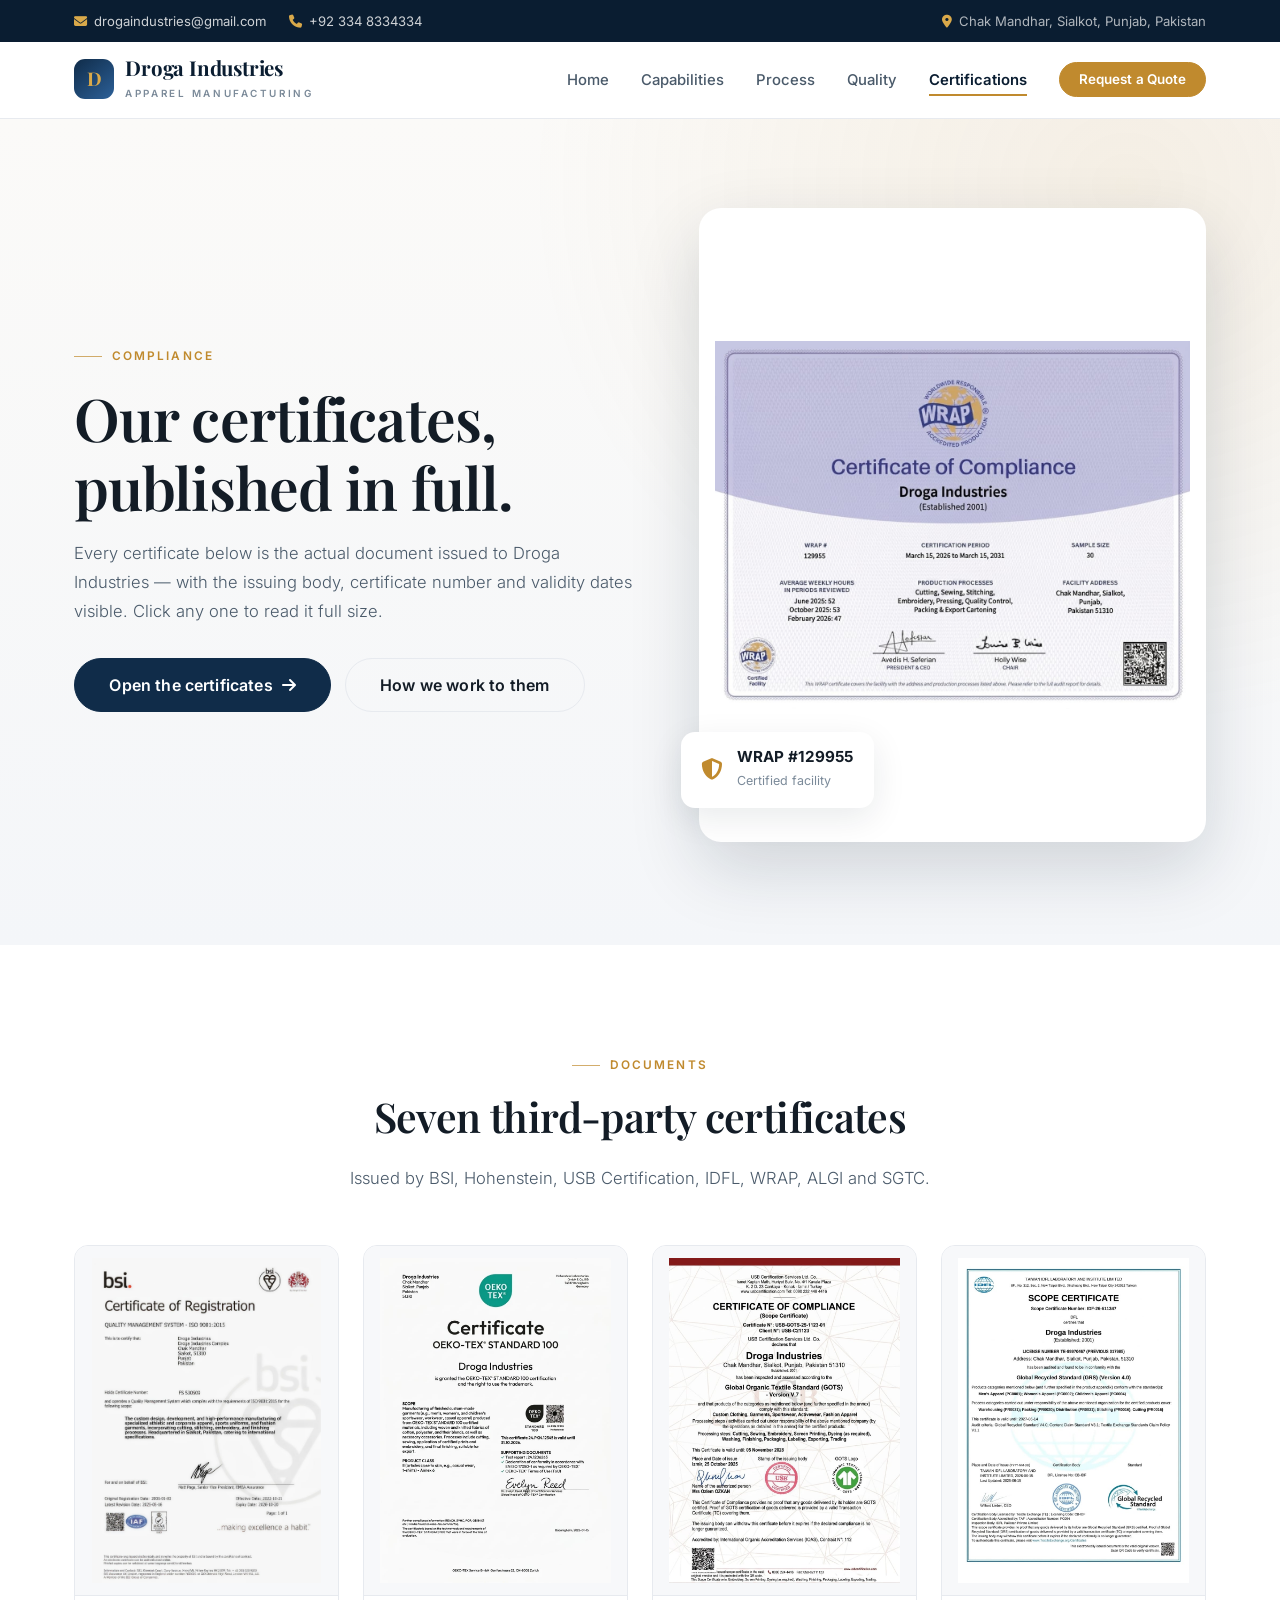
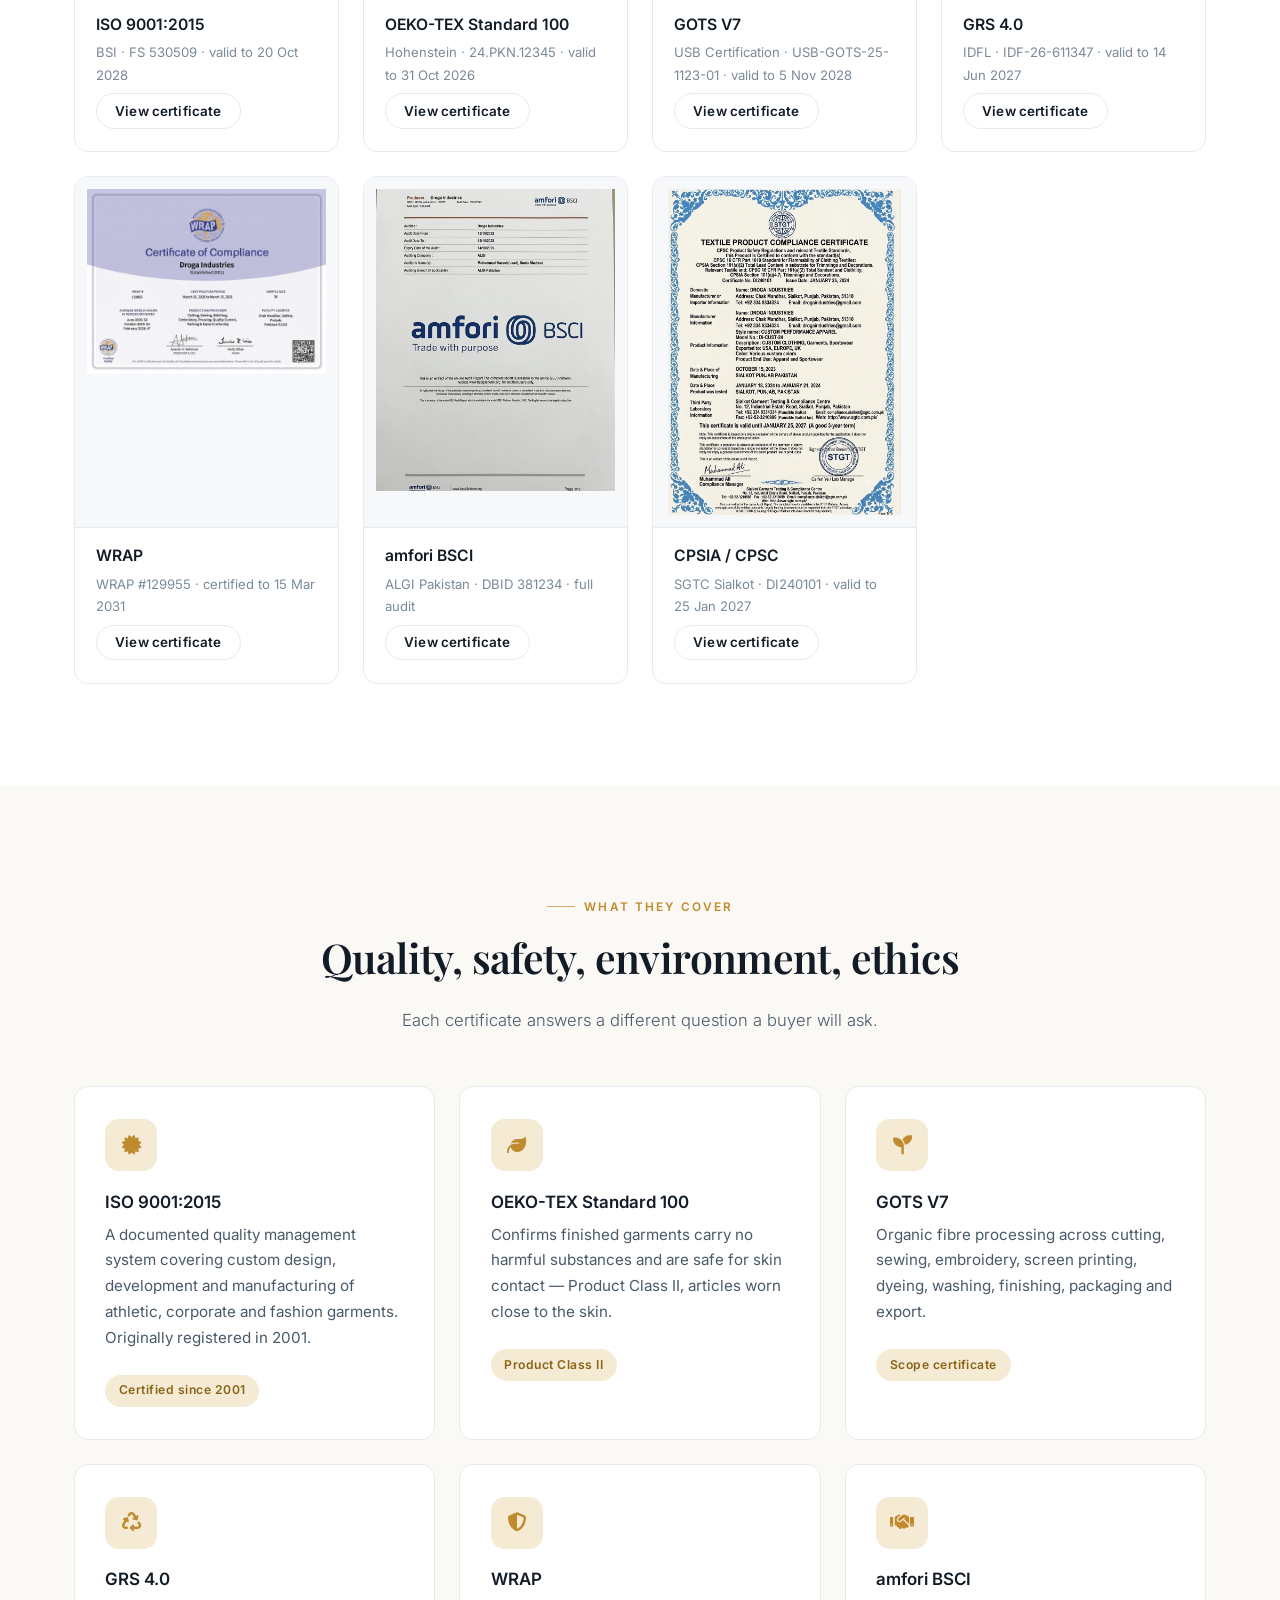
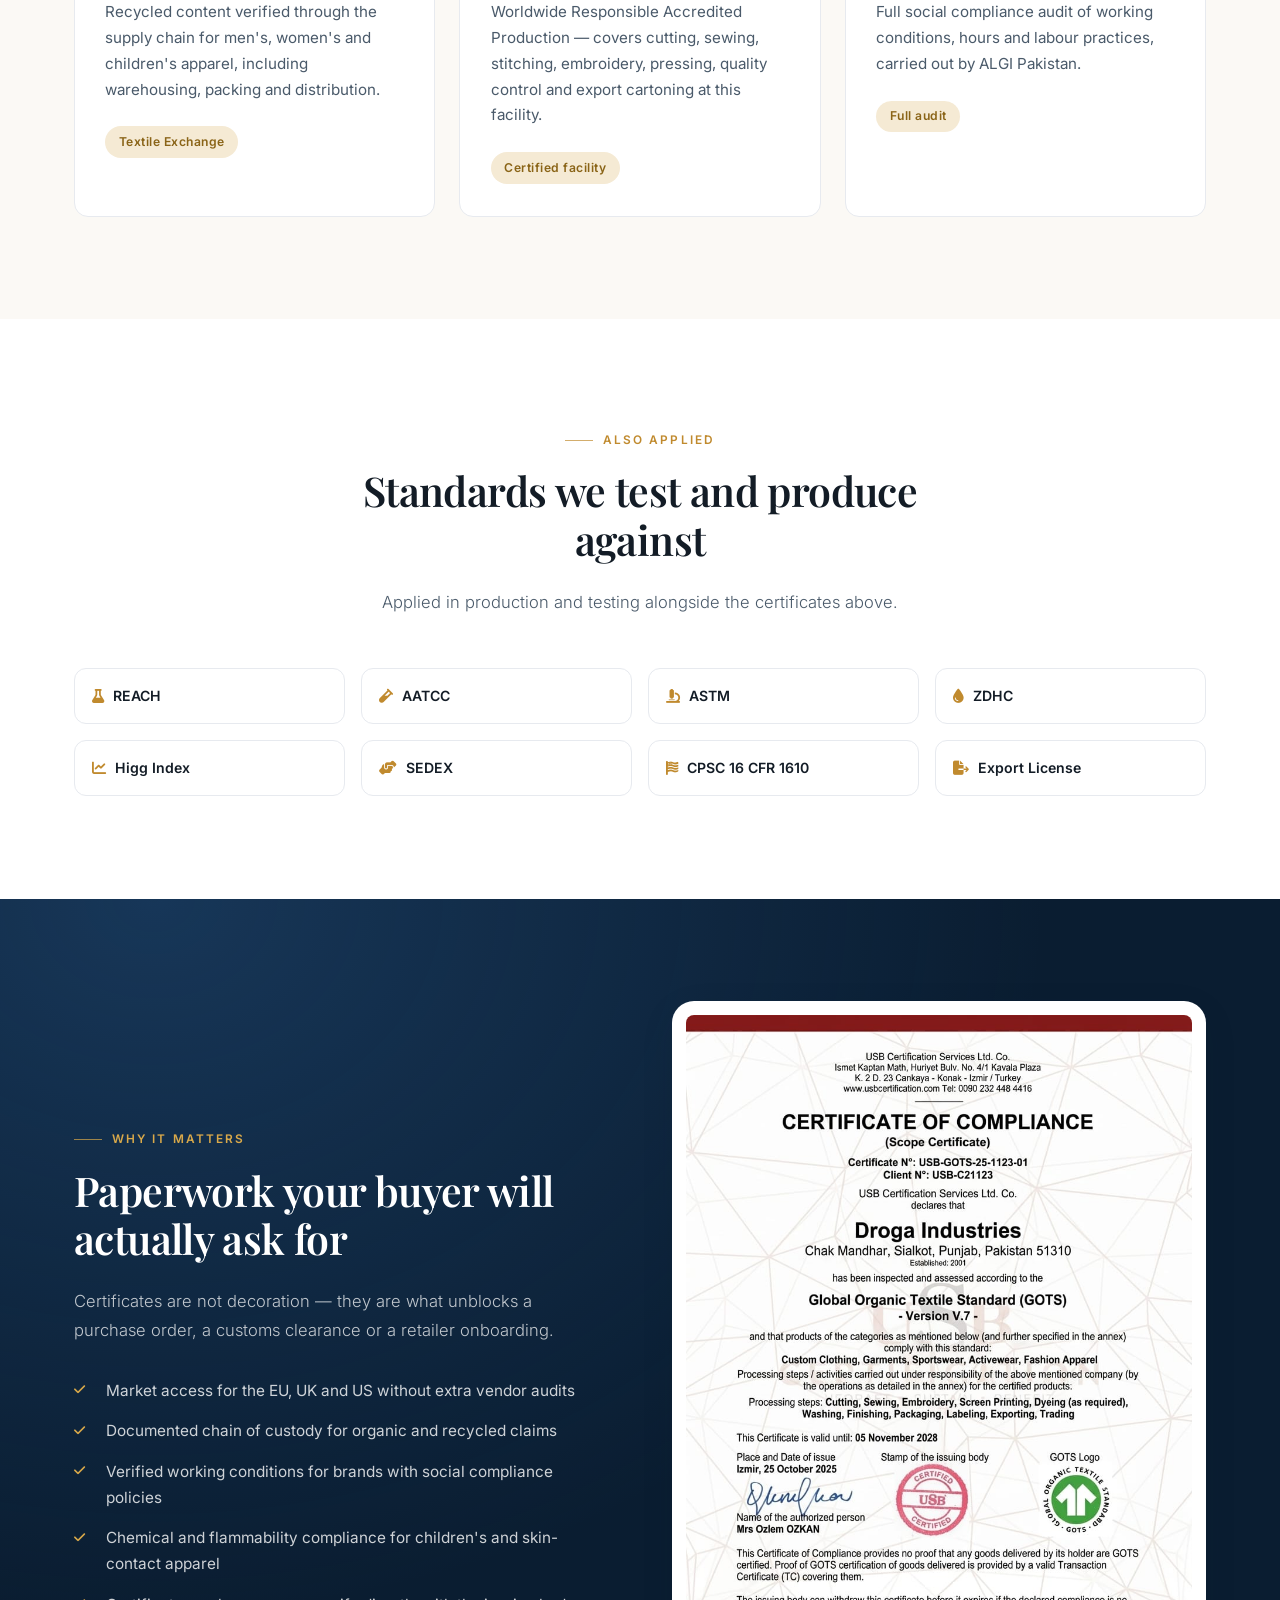
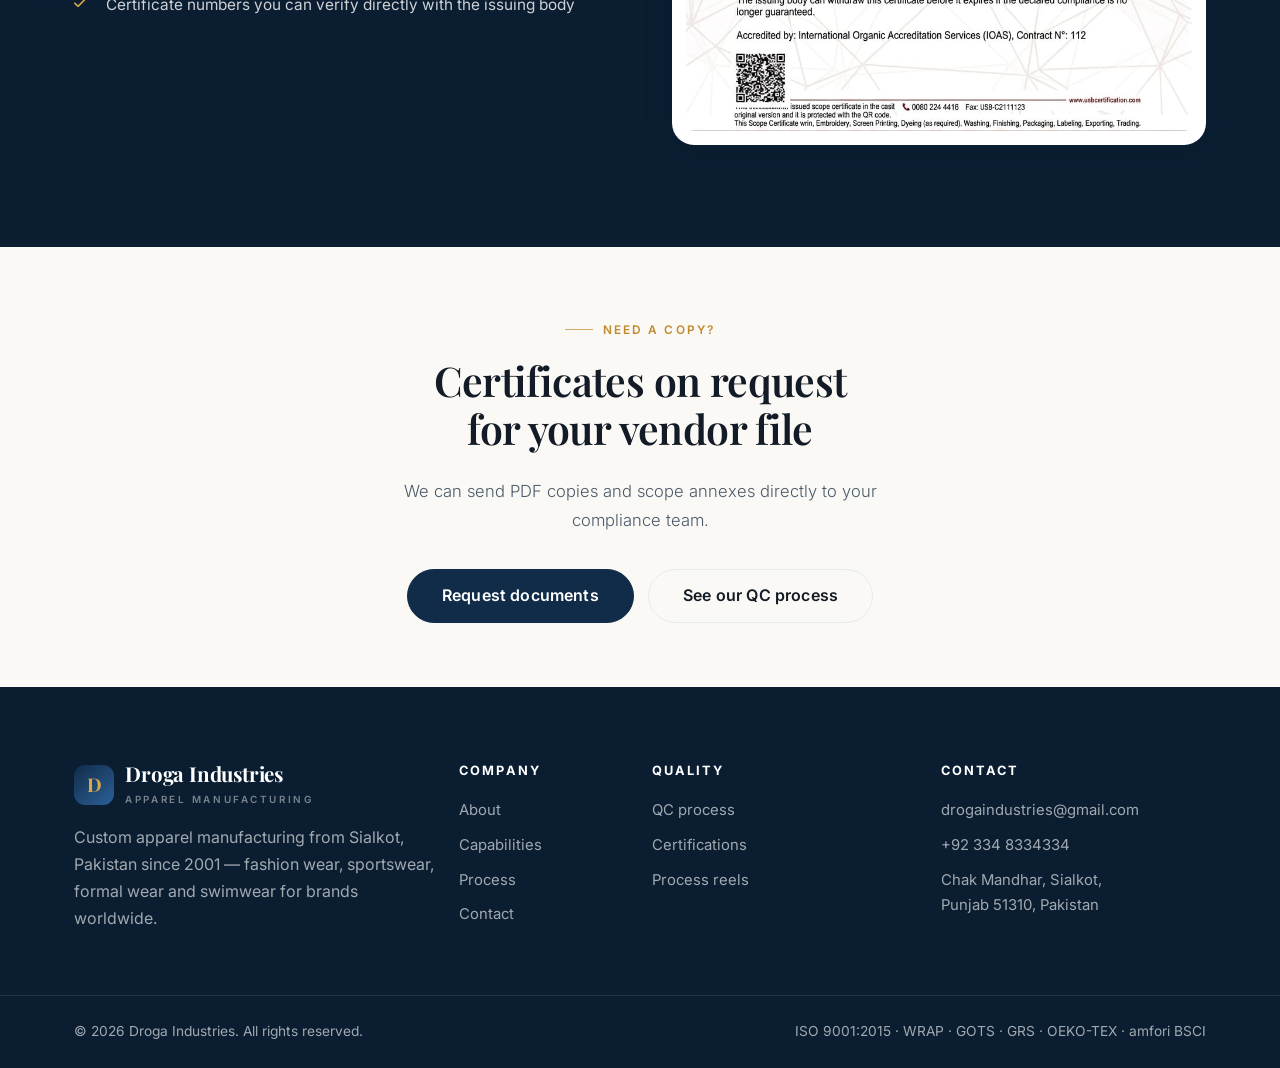
==== commit cd6087f6: "create 64 files and update 4 files" ====
--- a/certifications.html
+++ b/certifications.html
@@ -3,618 +3,368 @@
 
 <head>
     <meta charset="UTF-8">
-    <meta http-equiv="X-UA-Compatible" content="IE=edge">
     <meta name="viewport" content="width=device-width, initial-scale=1.0">
+    <title>Certifications — Droga Industries</title>
+    <meta name="description" content="ISO 9001:2015, OEKO-TEX Standard 100, GOTS, GRS, WRAP, amfori BSCI and CPSIA certificates issued to Droga Industries, Sialkot — published in full.">
+    <link rel="preconnect" href="https://fonts.googleapis.com">
+    <link rel="preconnect" href="https://fonts.gstatic.com" crossorigin>
+    <link href="https://fonts.googleapis.com/css2?family=Inter:wght@400;500;600;700&family=Playfair+Display:ital,wght@0,500;0,600;0,700;1,500&display=swap" rel="stylesheet">
     <link rel="stylesheet" href="https://cdn.jsdelivr.net/npm/bootstrap@5.3.2/dist/css/bootstrap.min.css">
     <link rel="stylesheet" href="https://cdnjs.cloudflare.com/ajax/libs/font-awesome/6.5.1/css/all.min.css">
-    <link rel="stylesheet" href="https://unpkg.com/aos@2.3.1/dist/aos.css">
     <link rel="stylesheet" href="css/main.css">
-    <title>Certifications - Droga Industries</title>
 </head>
 
 <body>
-    <section>
-        <nav class="navbar navbar-expand-lg bg-white shadow-sm">
-            <div class="mycontainer d-flex flex-wrap justify-content-between py-2">
-                <a class="navbar-brand" href="index.html">
-                    <h3 class="text-primary fw-bold mb-0">Droga Industries</h3>
-                </a>
-                <button class="navbar-toggler" type="button" data-bs-toggle="collapse" data-bs-target="#mynavbar">
-                    <span class="navbar-toggler-icon"></span>
-                </button>
-                <div class="collapse navbar-collapse w-auto" id="mynavbar">
-                    <ul class="navbar-nav ms-auto d-flex align-items-center">
-                        <li class="nav-item px-3">
-                            <a href="index.html" class="nav-link text-secondary fw-medium">Home</a>
-                        </li>
-                        <li class="nav-item px-3">
-                            <a href="quality.html" class="nav-link text-secondary fw-medium">Quality Check</a>
-                        </li>
-                        <li class="nav-item px-3">
-                            <a href="certifications.html" class="nav-link text-primary fw-medium">Certifications</a>
-                        </li>
-                        <li class="nav-item px-3">
-                            <a href="index.html#contact" class="btn btn-primary px-4 py-2 rounded-pill">Contact Us</a>
-                        </li>
+
+    <!-- Top bar -->
+    <div class="topbar">
+        <div class="mycontainer">
+            <div class="topbar-list">
+                <a href="mailto:drogaindustries@gmail.com"><i class="fas fa-envelope"></i>drogaindustries@gmail.com</a>
+                <a href="tel:+923348334334"><i class="fas fa-phone"></i>+92 334 8334334</a>
+            </div>
+            <div class="topbar-list">
+                <span><i class="fas fa-location-dot"></i>Chak Mandhar, Sialkot, Punjab, Pakistan</span>
+            </div>
+        </div>
+    </div>
+
+    <!-- Navigation -->
+    <header class="site-nav">
+        <div class="mycontainer">
+            <a class="brand" href="index.html">
+                <span class="brand-mark">D</span>
+                <span>
+                    <span class="brand-name">Droga Industries</span>
+                    <span class="brand-sub">Apparel Manufacturing</span>
+                </span>
+            </a>
+
+            <button class="nav-toggle" type="button" aria-label="Toggle menu" aria-expanded="false" data-nav-toggle>
+                <i class="fas fa-bars"></i>
+            </button>
+
+            <div class="nav-menu" id="navMenu">
+                <ul class="nav-links">
+                    <li><a href="index.html">Home</a></li>
+                    <li><a href="index.html#capabilities">Capabilities</a></li>
+                    <li><a href="index.html#process">Process</a></li>
+                    <li><a href="quality.html">Quality</a></li>
+                    <li><a href="certifications.html" class="active">Certifications</a></li>
+                </ul>
+                <a href="index.html#contact" class="btn btn-gold btn-sm nav-cta">Request a Quote</a>
+            </div>
+        </div>
+    </header>
+
+    <!-- Page hero -->
+    <section class="hero">
+        <div class="mycontainer">
+            <div class="hero-grid">
+                <div data-reveal>
+                    <span class="eyebrow">Compliance</span>
+                    <h1>Our certificates, published in full.</h1>
+                    <p class="lead">Every certificate below is the actual document issued to Droga Industries — with the issuing body, certificate number and validity dates visible. Click any one to read it full size.</p>
+                    <div class="hero-actions">
+                        <a href="#gallery" class="btn btn-lg">Open the certificates <i class="fas fa-arrow-right"></i></a>
+                        <a href="quality.html" class="btn btn-outline btn-lg">How we work to them</a>
+                    </div>
+                </div>
+
+                <figure class="hero-figure m-0" data-reveal>
+                    <img src="assets/certificates/wrap-certificate-of-compliance.jpeg" alt="WRAP certificate of compliance issued to Droga Industries" style="background:#fff; padding:16px; object-fit:contain;">
+                    <figcaption class="hero-badge">
+                        <i class="fas fa-shield-halved"></i>
+                        <span>
+                            <b>WRAP #129955</b>
+                            <small>Certified facility</small>
+                        </span>
+                    </figcaption>
+                </figure>
+            </div>
+        </div>
+    </section>
+
+    <!-- Certificate gallery -->
+    <section id="gallery" class="section">
+        <div class="mycontainer">
+            <div class="section-head text-center" data-reveal>
+                <span class="eyebrow">Documents</span>
+                <h2>Seven third-party certificates</h2>
+                <p class="lead">Issued by BSI, Hohenstein, USB Certification, IDFL, WRAP, ALGI and SGTC.</p>
+            </div>
+
+            <div class="row g-4">
+                <div class="col-lg-3 col-md-4 col-sm-6" data-reveal>
+                    <article class="cert-card">
+                        <img src="assets/certificates/iso-9001-2015-bsi.jpeg" alt="ISO 9001:2015 certificate" class="cert-thumb" onclick="showCert('assets/certificates/iso-9001-2015-bsi.jpeg', 'ISO 9001:2015 — Quality Management System')">
+                        <div class="cert-body">
+                            <h6>ISO 9001:2015</h6>
+                            <span class="ref">BSI · FS 530509 · valid to 20 Oct 2028</span>
+                            <button class="btn btn-outline btn-sm" onclick="showCert('assets/certificates/iso-9001-2015-bsi.jpeg', 'ISO 9001:2015 — Quality Management System')">View certificate</button>
+                        </div>
+                    </article>
+                </div>
+
+                <div class="col-lg-3 col-md-4 col-sm-6" data-reveal>
+                    <article class="cert-card">
+                        <img src="assets/certificates/oeko-tex-standard-100.jpeg" alt="OEKO-TEX Standard 100 certificate" class="cert-thumb" onclick="showCert('assets/certificates/oeko-tex-standard-100.jpeg', 'OEKO-TEX STANDARD 100')">
+                        <div class="cert-body">
+                            <h6>OEKO-TEX Standard 100</h6>
+                            <span class="ref">Hohenstein · 24.PKN.12345 · valid to 31 Oct 2026</span>
+                            <button class="btn btn-outline btn-sm" onclick="showCert('assets/certificates/oeko-tex-standard-100.jpeg', 'OEKO-TEX STANDARD 100')">View certificate</button>
+                        </div>
+                    </article>
+                </div>
+
+                <div class="col-lg-3 col-md-4 col-sm-6" data-reveal>
+                    <article class="cert-card">
+                        <img src="assets/certificates/gots-scope-certificate.jpeg" alt="GOTS scope certificate" class="cert-thumb" onclick="showCert('assets/certificates/gots-scope-certificate.jpeg', 'GOTS V7 — Global Organic Textile Standard')">
+                        <div class="cert-body">
+                            <h6>GOTS V7</h6>
+                            <span class="ref">USB Certification · USB-GOTS-25-1123-01 · valid to 5 Nov 2028</span>
+                            <button class="btn btn-outline btn-sm" onclick="showCert('assets/certificates/gots-scope-certificate.jpeg', 'GOTS V7 — Global Organic Textile Standard')">View certificate</button>
+                        </div>
+                    </article>
+                </div>
+
+                <div class="col-lg-3 col-md-4 col-sm-6" data-reveal>
+                    <article class="cert-card">
+                        <img src="assets/certificates/grs-scope-certificate.jpeg" alt="GRS scope certificate" class="cert-thumb" onclick="showCert('assets/certificates/grs-scope-certificate.jpeg', 'GRS 4.0 — Global Recycled Standard')">
+                        <div class="cert-body">
+                            <h6>GRS 4.0</h6>
+                            <span class="ref">IDFL · IDF-26-611347 · valid to 14 Jun 2027</span>
+                            <button class="btn btn-outline btn-sm" onclick="showCert('assets/certificates/grs-scope-certificate.jpeg', 'GRS 4.0 — Global Recycled Standard')">View certificate</button>
+                        </div>
+                    </article>
+                </div>
+
+                <div class="col-lg-3 col-md-4 col-sm-6" data-reveal>
+                    <article class="cert-card">
+                        <img src="assets/certificates/wrap-certificate-of-compliance.jpeg" alt="WRAP certificate of compliance" class="cert-thumb" onclick="showCert('assets/certificates/wrap-certificate-of-compliance.jpeg', 'WRAP — Certificate of Compliance')">
+                        <div class="cert-body">
+                            <h6>WRAP</h6>
+                            <span class="ref">WRAP #129955 · certified to 15 Mar 2031</span>
+                            <button class="btn btn-outline btn-sm" onclick="showCert('assets/certificates/wrap-certificate-of-compliance.jpeg', 'WRAP — Certificate of Compliance')">View certificate</button>
+                        </div>
+                    </article>
+                </div>
+
+                <div class="col-lg-3 col-md-4 col-sm-6" data-reveal>
+                    <article class="cert-card">
+                        <img src="assets/certificates/amfori-bsci-audit-report.jpeg" alt="amfori BSCI audit report" class="cert-thumb" onclick="showCert('assets/certificates/amfori-bsci-audit-report.jpeg', 'amfori BSCI — Full Audit Report')">
+                        <div class="cert-body">
+                            <h6>amfori BSCI</h6>
+                            <span class="ref">ALGI Pakistan · DBID 381234 · full audit</span>
+                            <button class="btn btn-outline btn-sm" onclick="showCert('assets/certificates/amfori-bsci-audit-report.jpeg', 'amfori BSCI — Full Audit Report')">View certificate</button>
+                        </div>
+                    </article>
+                </div>
+
+                <div class="col-lg-3 col-md-4 col-sm-6" data-reveal>
+                    <article class="cert-card">
+                        <img src="assets/certificates/cpsia-cpsc-textile-compliance.jpeg" alt="CPSIA textile product compliance certificate" class="cert-thumb" onclick="showCert('assets/certificates/cpsia-cpsc-textile-compliance.jpeg', 'CPSIA / CPSC — Textile Product Compliance Certificate')">
+                        <div class="cert-body">
+                            <h6>CPSIA / CPSC</h6>
+                            <span class="ref">SGTC Sialkot · DI240101 · valid to 25 Jan 2027</span>
+                            <button class="btn btn-outline btn-sm" onclick="showCert('assets/certificates/cpsia-cpsc-textile-compliance.jpeg', 'CPSIA / CPSC — Textile Product Compliance Certificate')">View certificate</button>
+                        </div>
+                    </article>
+                </div>
+            </div>
+        </div>
+    </section>
+
+    <!-- What each covers -->
+    <section class="section section-cream">
+        <div class="mycontainer">
+            <div class="section-head text-center" data-reveal>
+                <span class="eyebrow">What they cover</span>
+                <h2>Quality, safety, environment, ethics</h2>
+                <p class="lead">Each certificate answers a different question a buyer will ask.</p>
+            </div>
+
+            <div class="row g-4">
+                <div class="col-lg-4 col-md-6" data-reveal>
+                    <div class="card-soft">
+                        <div class="card-icon"><i class="fas fa-certificate"></i></div>
+                        <h5>ISO 9001:2015</h5>
+                        <p>A documented quality management system covering custom design, development and manufacturing of athletic, corporate and fashion garments. Originally registered in 2001.</p>
+                        <span class="badge-soft mt-2">Certified since 2001</span>
+                    </div>
+                </div>
+                <div class="col-lg-4 col-md-6" data-reveal>
+                    <div class="card-soft">
+                        <div class="card-icon"><i class="fas fa-leaf"></i></div>
+                        <h5>OEKO-TEX Standard 100</h5>
+                        <p>Confirms finished garments carry no harmful substances and are safe for skin contact — Product Class II, articles worn close to the skin.</p>
+                        <span class="badge-soft mt-2">Product Class II</span>
+                    </div>
+                </div>
+                <div class="col-lg-4 col-md-6" data-reveal>
+                    <div class="card-soft">
+                        <div class="card-icon"><i class="fas fa-seedling"></i></div>
+                        <h5>GOTS V7</h5>
+                        <p>Organic fibre processing across cutting, sewing, embroidery, screen printing, dyeing, washing, finishing, packaging and export.</p>
+                        <span class="badge-soft mt-2">Scope certificate</span>
+                    </div>
+                </div>
+                <div class="col-lg-4 col-md-6" data-reveal>
+                    <div class="card-soft">
+                        <div class="card-icon"><i class="fas fa-recycle"></i></div>
+                        <h5>GRS 4.0</h5>
+                        <p>Recycled content verified through the supply chain for men's, women's and children's apparel, including warehousing, packing and distribution.</p>
+                        <span class="badge-soft mt-2">Textile Exchange</span>
+                    </div>
+                </div>
+                <div class="col-lg-4 col-md-6" data-reveal>
+                    <div class="card-soft">
+                        <div class="card-icon"><i class="fas fa-shield-halved"></i></div>
+                        <h5>WRAP</h5>
+                        <p>Worldwide Responsible Accredited Production — covers cutting, sewing, stitching, embroidery, pressing, quality control and export cartoning at this facility.</p>
+                        <span class="badge-soft mt-2">Certified facility</span>
+                    </div>
+                </div>
+                <div class="col-lg-4 col-md-6" data-reveal>
+                    <div class="card-soft">
+                        <div class="card-icon"><i class="fas fa-handshake"></i></div>
+                        <h5>amfori BSCI</h5>
+                        <p>Full social compliance audit of working conditions, hours and labour practices, carried out by ALGI Pakistan.</p>
+                        <span class="badge-soft mt-2">Full audit</span>
+                    </div>
+                </div>
+            </div>
+        </div>
+    </section>
+
+    <!-- Additional standards -->
+    <section class="section">
+        <div class="mycontainer">
+            <div class="section-head text-center" data-reveal>
+                <span class="eyebrow">Also applied</span>
+                <h2>Standards we test and produce against</h2>
+                <p class="lead">Applied in production and testing alongside the certificates above.</p>
+            </div>
+
+            <div class="row g-3" data-reveal>
+                <div class="col-lg-3 col-md-4 col-6"><div class="chip"><i class="fas fa-flask"></i>REACH</div></div>
+                <div class="col-lg-3 col-md-4 col-6"><div class="chip"><i class="fas fa-vial"></i>AATCC</div></div>
+                <div class="col-lg-3 col-md-4 col-6"><div class="chip"><i class="fas fa-microscope"></i>ASTM</div></div>
+                <div class="col-lg-3 col-md-4 col-6"><div class="chip"><i class="fas fa-droplet"></i>ZDHC</div></div>
+                <div class="col-lg-3 col-md-4 col-6"><div class="chip"><i class="fas fa-chart-line"></i>Higg Index</div></div>
+                <div class="col-lg-3 col-md-4 col-6"><div class="chip"><i class="fas fa-handshake-angle"></i>SEDEX</div></div>
+                <div class="col-lg-3 col-md-4 col-6"><div class="chip"><i class="fas fa-flag-usa"></i>CPSC 16 CFR 1610</div></div>
+                <div class="col-lg-3 col-md-4 col-6"><div class="chip"><i class="fas fa-file-export"></i>Export License</div></div>
+            </div>
+        </div>
+    </section>
+
+    <!-- Why it matters -->
+    <section class="section section-dark">
+        <div class="mycontainer">
+            <div class="split">
+                <div data-reveal>
+                    <span class="eyebrow">Why it matters</span>
+                    <h2>Paperwork your buyer will actually ask for</h2>
+                    <p class="lead">Certificates are not decoration — they are what unblocks a purchase order, a customs clearance or a retailer onboarding.</p>
+                    <ul class="check-list">
+                        <li>Market access for the EU, UK and US without extra vendor audits</li>
+                        <li>Documented chain of custody for organic and recycled claims</li>
+                        <li>Verified working conditions for brands with social compliance policies</li>
+                        <li>Chemical and flammability compliance for children's and skin-contact apparel</li>
+                        <li>Certificate numbers you can verify directly with the issuing body</li>
                     </ul>
                 </div>
-            </div>
-        </nav>
-    </section>
-
-    <!-- Hero Section -->
-    <section class="bg-light text-primary py-5">
-        <div class="mycontainer">
-            <div class="row align-items-center py-0">
-                <div class="col-md-6" data-aos="fade-right">
-                    <h1 class="display-4 text-primary fw-bold">Our Certifications</h1>
-                    <p class="lead">Trusted by international standards and certified for excellence in manufacturing and ethical practices.</p>
-                </div>
-                <div class="col-md-5 offset-md-1" data-aos="fade-left">
-                    <img src="img/certfication.png" alt="Certifications" class="w-100 rounded-3">
-                </div>
-            </div>
-        </div>
-    </section>
-
-    <!-- Main Certifications Section -->
-    <section class="py-5">
-        <div class="mycontainer">
-            <div class="text-center mb-5" data-aos="fade-up">
-                <h2 class="display-5 fw-bold text-primary">International Certifications</h2>
-                <p class="lead">Our commitment to quality and ethical manufacturing is recognized globally</p>
-            </div>
-            
-            <div class="row">
-                <div class="col-lg-4 col-md-6 mb-4" data-aos="fade-up" data-aos-delay="100">
-                    <div class="card border-0 shadow-sm h-100">
-                        <div class="card-body text-center p-4">
-                            <img src="assets/certificates/iso-9001-2015-bsi.jpeg" alt="ISO 9001:2015 certificate" class="cert-thumb-sm" onclick="showCert('assets/certificates/iso-9001-2015-bsi.jpeg', 'ISO 9001:2015 - Quality Management System')">
-                            <h5 class="fw-bold">ISO 9001:2015</h5>
-                            <p class="text-muted">Quality Management System certification ensuring consistent quality in all our processes and products. Issued by BSI, certificate no. FS 530509.</p>
-                            <span class="badge bg-primary">Certified Since 2001</span>
-                        </div>
-                    </div>
-                </div>
-                
-                <div class="col-lg-4 col-md-6 mb-4" data-aos="fade-up" data-aos-delay="200">
-                    <div class="card border-0 shadow-sm h-100">
-                        <div class="card-body text-center p-4">
-                            <img src="assets/certificates/oeko-tex-standard-100.jpeg" alt="OEKO-TEX Standard 100 certificate" class="cert-thumb-sm" onclick="showCert('assets/certificates/oeko-tex-standard-100.jpeg', 'OEKO-TEX STANDARD 100')">
-                            <h5 class="fw-bold">OEKO-TEX Standard 100</h5>
-                            <p class="text-muted">Ensures our textiles are free from harmful substances and safe for human use. Certificate 24.PKN.12345, issued by Hohenstein Laboratories.</p>
-                            <span class="badge bg-primary">Certified Since 2019</span>
-                        </div>
-                    </div>
-                </div>
-                
-                <div class="col-lg-4 col-md-6 mb-4" data-aos="fade-up" data-aos-delay="300">
-                    <div class="card border-0 shadow-sm h-100">
-                        <div class="card-body text-center p-4">
-                            <img src="assets/certificates/gots-scope-certificate.jpeg" alt="GOTS scope certificate" class="cert-thumb-sm" onclick="showCert('assets/certificates/gots-scope-certificate.jpeg', 'GOTS - Global Organic Textile Standard V7')">
-                            <h5 class="fw-bold">GOTS Certified</h5>
-                            <p class="text-muted">Global Organic Textile Standard for organic fiber processing and environmental criteria. Scope certificate USB-GOTS-25-1123-01.</p>
-                            <span class="badge bg-primary">Certified Since 2020</span>
-                        </div>
-                    </div>
-                </div>
-                
-                <div class="col-lg-4 col-md-6 mb-4" data-aos="fade-up" data-aos-delay="400">
-                    <div class="card border-0 shadow-sm h-100">
-                        <div class="card-body text-center p-4">
-                            <img src="assets/certificates/wrap-certificate-of-compliance.jpeg" alt="WRAP certificate of compliance" class="cert-thumb-sm" onclick="showCert('assets/certificates/wrap-certificate-of-compliance.jpeg', 'WRAP - Certificate of Compliance')">
-                            <h5 class="fw-bold">WRAP Compliance</h5>
-                            <p class="text-muted">Worldwide Responsible Accredited Production ensuring ethical manufacturing practices. WRAP #129955, certified facility.</p>
-                            <span class="badge bg-primary">Certified Since 2017</span>
-                        </div>
-                    </div>
-                </div>
-                
-                <div class="col-lg-4 col-md-6 mb-4" data-aos="fade-up" data-aos-delay="500">
-                    <div class="card border-0 shadow-sm h-100">
-                        <div class="card-body text-center p-4">
-                            <img src="assets/certificates/amfori-bsci-audit-report.jpeg" alt="amfori BSCI audit report" class="cert-thumb-sm" onclick="showCert('assets/certificates/amfori-bsci-audit-report.jpeg', 'amfori BSCI - Full Audit Report')">
-                            <h5 class="fw-bold">BSCI Compliance</h5>
-                            <p class="text-muted">Business Social Compliance Initiative ensuring fair working conditions and social standards. Full amfori BSCI audit, DBID 381234.</p>
-                            <span class="badge bg-primary">Certified Since 2019</span>
-                        </div>
-                    </div>
-                </div>
-                
-                <div class="col-lg-4 col-md-6 mb-4" data-aos="fade-up" data-aos-delay="600">
-                    <div class="card border-0 shadow-sm h-100">
-                        <div class="card-body text-center p-4">
-                            <img src="assets/certificates/grs-scope-certificate.jpeg" alt="GRS scope certificate" class="cert-thumb-sm" onclick="showCert('assets/certificates/grs-scope-certificate.jpeg', 'GRS - Global Recycled Standard V4.0')">
-                            <h5 class="fw-bold">GRS Certified</h5>
-                            <p class="text-muted">Global Recycled Standard for recycled content verification and supply chain requirements. Scope certificate IDF-26-611347.</p>
-                            <span class="badge bg-primary">Certified Since 2021</span>
-                        </div>
-                    </div>
-                </div>
-                
-                <div class="col-lg-4 col-md-6 mb-4" data-aos="fade-up" data-aos-delay="700">
-                    <div class="card border-0 shadow-sm h-100">
-                        <div class="card-body text-center p-4">
-                            <img src="assets/certificates/cpsia-cpsc-textile-compliance.jpeg" alt="CPSIA textile product compliance certificate" class="cert-thumb-sm" onclick="showCert('assets/certificates/cpsia-cpsc-textile-compliance.jpeg', 'CPSIA / CPSC - Textile Product Compliance Certificate')">
-                            <h5 class="fw-bold">CPSIA Compliance</h5>
-                            <p class="text-muted">Consumer Product Safety Improvement Act compliance for children's apparel safety. Certificate no. DI240101, tested by SGTC Sialkot.</p>
-                            <span class="badge bg-primary">Certified Since 2020</span>
-                        </div>
-                    </div>
-                </div>
-                
-                <div class="col-lg-4 col-md-6 mb-4" data-aos="fade-up" data-aos-delay="800">
-                    <div class="card border-0 shadow-sm h-100">
-                        <div class="card-body text-center p-4">
-                            <h5 class="fw-bold">REACH Compliance</h5>
-                            <p class="text-muted">European Union regulation for chemical safety in textile manufacturing.</p>
-                            <span class="badge bg-primary">Certified Since 2019</span>
-                        </div>
-                    </div>
-                </div>
-                
-                <div class="col-lg-4 col-md-6 mb-4" data-aos="fade-up" data-aos-delay="900">
-                    <div class="card border-0 shadow-sm h-100">
-                        <div class="card-body text-center p-4">
-                            <h5 class="fw-bold">SEDEX Compliance</h5>
-                            <p class="text-muted">Supplier Ethical Data Exchange for responsible business practices.</p>
-                            <span class="badge bg-primary">Certified Since 2018</span>
-                        </div>
-                    </div>
-                </div>
-                
-                <div class="col-lg-4 col-md-6 mb-4" data-aos="fade-up" data-aos-delay="1000">
-                    <div class="card border-0 shadow-sm h-100">
-                        <div class="card-body text-center p-4">
-                            <h5 class="fw-bold">CPSC Certified</h5>
-                            <p class="text-muted">Consumer Product Safety Commission certification for US market compliance.</p>
-                            <span class="badge bg-primary">Certified Since 2020</span>
-                        </div>
-                    </div>
-                </div>
-                
-                <div class="col-lg-4 col-md-6 mb-4" data-aos="fade-up" data-aos-delay="1100">
-                    <div class="card border-0 shadow-sm h-100">
-                        <div class="card-body text-center p-4">
-                            <h5 class="fw-bold">AATCC Standards</h5>
-                            <p class="text-muted">American Association of Textile Chemists and Colorists testing standards.</p>
-                            <span class="badge bg-primary">Certified Since 2019</span>
-                        </div>
-                    </div>
-                </div>
-                
-                <div class="col-lg-4 col-md-6 mb-4" data-aos="fade-up" data-aos-delay="1200">
-                    <div class="card border-0 shadow-sm h-100">
-                        <div class="card-body text-center p-4">
-                            <h5 class="fw-bold">ASTM Standards</h5>
-                            <p class="text-muted">American Society for Testing and Materials compliance for textile quality.</p>
-                            <span class="badge bg-primary">Certified Since 2018</span>
-                        </div>
-                    </div>
-                </div>
-                
-                <div class="col-lg-4 col-md-6 mb-4" data-aos="fade-up" data-aos-delay="1300">
-                    <div class="card border-0 shadow-sm h-100">
-                        <div class="card-body text-center p-4">
-                            <h5 class="fw-bold">CPAP Certified</h5>
-                            <p class="text-muted">Cleaner Production and Pollution Prevention certification for environmental standards.</p>
-                            <span class="badge bg-primary">Certified Since 2021</span>
-                        </div>
-                    </div>
-                </div>
-                
-                <div class="col-lg-4 col-md-6 mb-4" data-aos="fade-up" data-aos-delay="1400">
-                    <div class="card border-0 shadow-sm h-100">
-                        <div class="card-body text-center p-4">
-                            <h5 class="fw-bold">ZDHC Compliance</h5>
-                            <p class="text-muted">Zero Discharge of Hazardous Chemicals programme compliance.</p>
-                            <span class="badge bg-primary">Certified Since 2020</span>
-                        </div>
-                    </div>
-                </div>
-                
-                <div class="col-lg-4 col-md-6 mb-4" data-aos="fade-up" data-aos-delay="1500">
-                    <div class="card border-0 shadow-sm h-100">
-                        <div class="card-body text-center p-4">
-                            <h5 class="fw-bold">HIGG Index</h5>
-                            <p class="text-muted">Sustainable Apparel Coalition's environmental and social impact measurement.</p>
-                            <span class="badge bg-primary">Certified Since 2021</span>
-                        </div>
-                    </div>
-                </div>
-            </div>
-        </div>
-    </section>
-
-    <!-- Export Certifications Section -->
-    <section class="bg-light py-5">
-        <div class="mycontainer">
-            <div class="text-center mb-5" data-aos="fade-up">
-                <h2 class="display-5 fw-bold text-primary">Export & Trade Certifications</h2>
-                <p class="lead">Authorized for international trade and export operations</p>
-            </div>
-            
-            <div class="row justify-content-center">
-                <div class="col-lg-4 col-md-6 mb-4" data-aos="fade-up" data-aos-delay="100">
-                    <div class="card border-0 shadow-sm">
-                        <div class="card-body text-center p-4">
-                            <i class="fas fa-certificate fa-3x text-primary mb-3"></i>
-                            <h5 class="fw-bold">Export License</h5>
-                            <p class="text-muted">Authorized by Government of Pakistan for textile export operations worldwide.</p>
-                        </div>
-                    </div>
-                </div>
-                
-                <div class="col-lg-4 col-md-6 mb-4" data-aos="fade-up" data-aos-delay="200">
-                    <div class="card border-0 shadow-sm">
-                        <div class="card-body text-center p-4">
-                            <i class="fas fa-globe fa-3x text-primary mb-3"></i>
-                            <h5 class="fw-bold">Alibaba Gold Supplier</h5>
-                            <p class="text-muted">Verified Gold Supplier status on Alibaba.com with excellent trade assurance ratings.</p>
-                        </div>
-                    </div>
-                </div>
-                
-                <div class="col-lg-4 col-md-6 mb-4" data-aos="fade-up" data-aos-delay="300">
-                    <div class="card border-0 shadow-sm">
-                        <div class="card-body text-center p-4">
-                            <i class="fas fa-shield-alt fa-3x text-primary mb-3"></i>
-                            <h5 class="fw-bold">Trade Assurance</h5>
-                            <p class="text-muted">Protected by Alibaba Trade Assurance for secure international transactions.</p>
-                        </div>
-                    </div>
-                </div>
-            </div>
-        </div>
-    </section>
-
-    <!-- Certification Gallery Section -->
-    <section class="py-5">
-        <div class="mycontainer">
-            <div class="text-center mb-5" data-aos="fade-up">
-                <h2 class="display-5 fw-bold text-primary">Certification Gallery</h2>
-                <p class="lead">View our official certification documents &mdash; click any certificate to open it full size</p>
-            </div>
-
-            <div class="row">
-                <div class="col-lg-3 col-md-4 col-sm-6 mb-4">
-                    <div class="card border-0 shadow-sm h-100">
-                        <img src="assets/certificates/iso-9001-2015-bsi.jpeg" alt="ISO 9001:2015 certificate" class="cert-thumb" onclick="showCert('assets/certificates/iso-9001-2015-bsi.jpeg', 'ISO 9001:2015 - Quality Management System')">
-                        <div class="card-body text-center">
-                            <h6 class="fw-bold">ISO 9001:2015</h6>
-                            <p class="small text-muted mb-2">BSI &middot; FS 530509 &middot; valid to 2028</p>
-                            <button class="btn btn-outline-primary btn-sm" onclick="showCert('assets/certificates/iso-9001-2015-bsi.jpeg', 'ISO 9001:2015 - Quality Management System')">View Certificate</button>
-                        </div>
-                    </div>
-                </div>
-
-                <div class="col-lg-3 col-md-4 col-sm-6 mb-4">
-                    <div class="card border-0 shadow-sm h-100">
-                        <img src="assets/certificates/oeko-tex-standard-100.jpeg" alt="OEKO-TEX Standard 100 certificate" class="cert-thumb" onclick="showCert('assets/certificates/oeko-tex-standard-100.jpeg', 'OEKO-TEX STANDARD 100')">
-                        <div class="card-body text-center">
-                            <h6 class="fw-bold">OEKO-TEX Standard 100</h6>
-                            <p class="small text-muted mb-2">Hohenstein &middot; 24.PKN.12345</p>
-                            <button class="btn btn-outline-primary btn-sm" onclick="showCert('assets/certificates/oeko-tex-standard-100.jpeg', 'OEKO-TEX STANDARD 100')">View Certificate</button>
-                        </div>
-                    </div>
-                </div>
-
-                <div class="col-lg-3 col-md-4 col-sm-6 mb-4">
-                    <div class="card border-0 shadow-sm h-100">
-                        <img src="assets/certificates/gots-scope-certificate.jpeg" alt="GOTS scope certificate" class="cert-thumb" onclick="showCert('assets/certificates/gots-scope-certificate.jpeg', 'GOTS - Global Organic Textile Standard V7')">
-                        <div class="card-body text-center">
-                            <h6 class="fw-bold">GOTS Certification</h6>
-                            <p class="small text-muted mb-2">USB &middot; USB-GOTS-25-1123-01</p>
-                            <button class="btn btn-outline-primary btn-sm" onclick="showCert('assets/certificates/gots-scope-certificate.jpeg', 'GOTS - Global Organic Textile Standard V7')">View Certificate</button>
-                        </div>
-                    </div>
-                </div>
-
-                <div class="col-lg-3 col-md-4 col-sm-6 mb-4">
-                    <div class="card border-0 shadow-sm h-100">
-                        <img src="assets/certificates/wrap-certificate-of-compliance.jpeg" alt="WRAP certificate of compliance" class="cert-thumb" onclick="showCert('assets/certificates/wrap-certificate-of-compliance.jpeg', 'WRAP - Certificate of Compliance')">
-                        <div class="card-body text-center">
-                            <h6 class="fw-bold">WRAP Compliance</h6>
-                            <p class="small text-muted mb-2">WRAP #129955 &middot; certified facility</p>
-                            <button class="btn btn-outline-primary btn-sm" onclick="showCert('assets/certificates/wrap-certificate-of-compliance.jpeg', 'WRAP - Certificate of Compliance')">View Certificate</button>
-                        </div>
-                    </div>
-                </div>
-
-                <div class="col-lg-3 col-md-4 col-sm-6 mb-4">
-                    <div class="card border-0 shadow-sm h-100">
-                        <img src="assets/certificates/grs-scope-certificate.jpeg" alt="GRS scope certificate" class="cert-thumb" onclick="showCert('assets/certificates/grs-scope-certificate.jpeg', 'GRS - Global Recycled Standard V4.0')">
-                        <div class="card-body text-center">
-                            <h6 class="fw-bold">GRS Certification</h6>
-                            <p class="small text-muted mb-2">IDFL &middot; IDF-26-611347</p>
-                            <button class="btn btn-outline-primary btn-sm" onclick="showCert('assets/certificates/grs-scope-certificate.jpeg', 'GRS - Global Recycled Standard V4.0')">View Certificate</button>
-                        </div>
-                    </div>
-                </div>
-
-                <div class="col-lg-3 col-md-4 col-sm-6 mb-4">
-                    <div class="card border-0 shadow-sm h-100">
-                        <img src="assets/certificates/amfori-bsci-audit-report.jpeg" alt="amfori BSCI audit report" class="cert-thumb" onclick="showCert('assets/certificates/amfori-bsci-audit-report.jpeg', 'amfori BSCI - Full Audit Report')">
-                        <div class="card-body text-center">
-                            <h6 class="fw-bold">amfori BSCI Audit</h6>
-                            <p class="small text-muted mb-2">ALGI Pakistan &middot; DBID 381234</p>
-                            <button class="btn btn-outline-primary btn-sm" onclick="showCert('assets/certificates/amfori-bsci-audit-report.jpeg', 'amfori BSCI - Full Audit Report')">View Certificate</button>
-                        </div>
-                    </div>
-                </div>
-
-                <div class="col-lg-3 col-md-4 col-sm-6 mb-4">
-                    <div class="card border-0 shadow-sm h-100">
-                        <img src="assets/certificates/cpsia-cpsc-textile-compliance.jpeg" alt="CPSIA textile product compliance certificate" class="cert-thumb" onclick="showCert('assets/certificates/cpsia-cpsc-textile-compliance.jpeg', 'CPSIA / CPSC - Textile Product Compliance Certificate')">
-                        <div class="card-body text-center">
-                            <h6 class="fw-bold">CPSIA / CPSC Compliance</h6>
-                            <p class="small text-muted mb-2">SGTC Sialkot &middot; DI240101</p>
-                            <button class="btn btn-outline-primary btn-sm" onclick="showCert('assets/certificates/cpsia-cpsc-textile-compliance.jpeg', 'CPSIA / CPSC - Textile Product Compliance Certificate')">View Certificate</button>
-                        </div>
-                    </div>
-                </div>
-            </div>
-        </div>
-    </section>
-
-    <!-- Certificate Viewer Modal -->
+                <div data-reveal>
+                    <img src="assets/certificates/gots-scope-certificate.jpeg" alt="GOTS scope certificate issued to Droga Industries" style="background:#fff; padding:14px;">
+                </div>
+            </div>
+        </div>
+    </section>
+
+    <!-- CTA -->
+    <section class="section-sm section-cream">
+        <div class="mycontainer cta-band" data-reveal>
+            <span class="eyebrow">Need a copy?</span>
+            <h2>Certificates on request for your vendor file</h2>
+            <p class="lead">We can send PDF copies and scope annexes directly to your compliance team.</p>
+            <div class="cta-actions">
+                <a href="index.html#contact" class="btn btn-lg">Request documents</a>
+                <a href="quality.html" class="btn btn-outline btn-lg">See our QC process</a>
+            </div>
+        </div>
+    </section>
+
+    <!-- Certificate viewer -->
     <div class="modal fade" id="certModal" tabindex="-1" aria-labelledby="certModalLabel" aria-hidden="true">
         <div class="modal-dialog modal-xl modal-dialog-centered modal-dialog-scrollable">
             <div class="modal-content">
-                <div class="modal-header bg-primary text-white">
-                    <h5 class="modal-title fw-bold" id="certModalLabel">Certificate</h5>
+                <div class="modal-header">
+                    <h5 class="modal-title" id="certModalLabel">Certificate</h5>
                     <button type="button" class="btn-close btn-close-white" data-bs-dismiss="modal" aria-label="Close"></button>
                 </div>
                 <div class="modal-body text-center p-2">
                     <img id="certModalImage" src="" alt="Certificate" class="w-100">
                 </div>
                 <div class="modal-footer">
-                    <a id="certModalOpen" href="#" target="_blank" rel="noopener" class="btn btn-primary btn-sm">Open in New Tab</a>
-                    <button type="button" class="btn btn-outline-primary btn-sm" data-bs-dismiss="modal">Close</button>
+                    <a id="certModalOpen" href="#" target="_blank" rel="noopener" class="btn btn-sm">Open in new tab</a>
+                    <button type="button" class="btn btn-outline btn-sm" data-bs-dismiss="modal">Close</button>
                 </div>
             </div>
         </div>
     </div>
 
-    <!-- Certificate Generation & Management Section -->
-    <section class="py-5">
-        <div class="mycontainer">
-            <div class="text-center mb-5" data-aos="fade-up">
-                <h2 class="display-5 fw-bold text-primary">Certificate Generation & Management Process</h2>
-                <p class="lead">Comprehensive certification process ensuring international compliance and quality standards</p>
-            </div>
-            
-            <div class="row mb-5">
-                <div class="col-lg-3 col-md-6 mb-4" data-aos="fade-up" data-aos-delay="100">
-                    <div class="text-center">
-                        <div class="bg-primary text-white rounded-circle d-inline-flex align-items-center justify-content-center mb-3" style="width: 60px; height: 60px;">
-                            <span class="fw-bold">1</span>
-                        </div>
-                        <h6 class="fw-bold">Application & Documentation</h6>
-                        <p class="small">Submit comprehensive certification application with required technical documentation and compliance records</p>
-                    </div>
-                </div>
-                <div class="col-lg-3 col-md-6 mb-4" data-aos="fade-up" data-aos-delay="200">
-                    <div class="text-center">
-                        <div class="bg-primary text-white rounded-circle d-inline-flex align-items-center justify-content-center mb-3" style="width: 60px; height: 60px;">
-                            <span class="fw-bold">2</span>
-                        </div>
-                        <h6 class="fw-bold">Third-Party Audit</h6>
-                        <p class="small">Independent auditors conduct thorough facility inspections, process evaluations, and compliance assessments</p>
-                    </div>
-                </div>
-                <div class="col-lg-3 col-md-6 mb-4" data-aos="fade-up" data-aos-delay="300">
-                    <div class="text-center">
-                        <div class="bg-primary text-white rounded-circle d-inline-flex align-items-center justify-content-center mb-3" style="width: 60px; height: 60px;">
-                            <span class="fw-bold">3</span>
-                        </div>
-                        <h6 class="fw-bold">Laboratory Testing</h6>
-                        <p class="small">Rigorous laboratory testing of products, materials, and processes by accredited testing facilities</p>
-                    </div>
-                </div>
-                <div class="col-lg-3 col-md-6 mb-4" data-aos="fade-up" data-aos-delay="400">
-                    <div class="text-center">
-                        <div class="bg-primary text-white rounded-circle d-inline-flex align-items-center justify-content-center mb-3" style="width: 60px; height: 60px;">
-                            <span class="fw-bold">4</span>
-                        </div>
-                        <h6 class="fw-bold">Certificate Issuance</h6>
-                        <p class="small">Official certificate generation, digital verification, and annual renewal management system</p>
-                    </div>
-                </div>
-            </div>
-            
-            <!-- Fake Certificate Generation Demo -->
-            <div class="row">
-                <div class="col-md-8 mx-auto">
-                    <div class="card border-0 shadow-lg" data-aos="fade-up" data-aos-delay="500">
-                        <div class="card-header bg-primary text-white text-center py-3">
-                            <h5 class="fw-bold mb-0">Certificate Generation Demo</h5>
-                            <p class="mb-0 small">Interactive certificate generation system</p>
-                        </div>
-                        <div class="card-body p-4">
-                            <div class="row">
-                                <div class="col-md-6">
-                                    <div class="mb-3">
-                                        <label class="form-label fw-bold">Certificate Type</label>
-                                        <select class="form-select" id="certType">
-                                            <option>ISO 9001:2015</option>
-                                            <option>OEKO-TEX Standard 100</option>
-                                            <option>GOTS Certification</option>
-                                            <option>WRAP Compliance</option>
-                                        </select>
-                                    </div>
-                                    <div class="mb-3">
-                                        <label class="form-label fw-bold">Batch Number</label>
-                                        <input type="text" class="form-control" id="batchNumber" placeholder="DI-2025-001">
-                                    </div>
-                                    <div class="mb-3">
-                                        <label class="form-label fw-bold">Product Category</label>
-                                        <select class="form-select" id="productCategory">
-                                            <option>Fashion Wear</option>
-                                            <option>Sportswear</option>
-                                            <option>Formal Wear</option>
-                                            <option>Swimwear</option>
-                                        </select>
-                                    </div>
-                                </div>
-                                <div class="col-md-6">
-                                    <div class="mb-3">
-                                        <label class="form-label fw-bold">Issue Date</label>
-                                        <input type="date" class="form-control" id="issueDate">
-                                    </div>
-                                    <div class="mb-3">
-                                        <label class="form-label fw-bold">Expiry Date</label>
-                                        <input type="date" class="form-control" id="expiryDate">
-                                    </div>
-                                    <div class="mb-3">
-                                        <label class="form-label fw-bold">Certification Body</label>
-                                        <input type="text" class="form-control" id="certBody" placeholder="International Standards Organization">
-                                    </div>
-                                </div>
-                            </div>
-                            <div class="text-center mt-4">
-                                <button class="btn btn-primary btn-lg px-5" onclick="generateCertificate()">Generate Certificate</button>
-                                <button class="btn btn-outline-primary btn-lg px-5 ms-2" onclick="downloadCertificate()">Download PDF</button>
-                            </div>
-                            <div id="certificatePreview" class="mt-4" style="display: none;">
-                                <div class="alert alert-success text-center">
-                                    <i class="fas fa-certificate fa-2x text-success mb-2"></i>
-                                    <h6 class="fw-bold">Certificate Generated Successfully!</h6>
-                                    <p class="mb-0 small">Certificate ID: <span id="certId"></span></p>
-                                </div>
-                            </div>
-                        </div>
-                    </div>
-                </div>
-            </div>
-        </div>
-    </section>
-    
-    <script src="https://cdnjs.cloudflare.com/ajax/libs/jspdf/2.5.1/jspdf.umd.min.js"></script>
-    <script>
-        function generateCertificate() {
-            const certId = 'DI-' + Date.now();
-            document.getElementById('certId').textContent = certId;
-            document.getElementById('certificatePreview').style.display = 'block';
-        }
-        
-        function downloadCertificate() {
-            const { jsPDF } = window.jspdf;
-            const doc = new jsPDF();
-            
-            const certType = document.getElementById('certType').value;
-            const batchNumber = document.getElementById('batchNumber').value || 'DI-2025-001';
-            const productCategory = document.getElementById('productCategory').value;
-            const issueDate = document.getElementById('issueDate').value;
-            const expiryDate = document.getElementById('expiryDate').value;
-            const certBody = document.getElementById('certBody').value || 'International Standards Organization';
-            const certId = document.getElementById('certId').textContent || 'DI-' + Date.now();
-            
-            // Certificate design
-            doc.setFillColor(26, 54, 93);
-            doc.rect(0, 0, 210, 40, 'F');
-            
-            doc.setTextColor(255, 255, 255);
-            doc.setFontSize(24);
-            doc.text('DROGA INDUSTRIES', 105, 20, { align: 'center' });
-            doc.setFontSize(14);
-            doc.text('Quality Certification', 105, 30, { align: 'center' });
-            
-            doc.setTextColor(0, 0, 0);
-            doc.setFontSize(20);
-            doc.text('CERTIFICATE OF COMPLIANCE', 105, 60, { align: 'center' });
-            
-            doc.setFontSize(12);
-            doc.text('This is to certify that:', 20, 80);
-            
-            doc.setFontSize(14);
-            doc.text('Product Category: ' + productCategory, 20, 100);
-            doc.text('Batch Number: ' + batchNumber, 20, 115);
-            doc.text('Certificate Type: ' + certType, 20, 130);
-            doc.text('Certificate ID: ' + certId, 20, 145);
-            
-            doc.text('Issue Date: ' + issueDate, 20, 170);
-            doc.text('Expiry Date: ' + expiryDate, 20, 185);
-            doc.text('Certification Body: ' + certBody, 20, 200);
-            
-            doc.setFontSize(10);
-            doc.text('This certificate confirms compliance with international quality standards.', 20, 220);
-            doc.text('Droga Industries - Premium Custom Apparel Manufacturer', 20, 235);
-            
-            // Add border
-            doc.setDrawColor(26, 54, 93);
-            doc.setLineWidth(2);
-            doc.rect(10, 50, 190, 200);
-            
-            doc.save('Droga_Industries_Certificate_' + certId + '.pdf');
-        }
-        
-        // Set default dates
-        document.addEventListener('DOMContentLoaded', function() {
-            const today = new Date();
-            const nextYear = new Date(today.getFullYear() + 1, today.getMonth(), today.getDate());
-            
-            document.getElementById('issueDate').value = today.toISOString().split('T')[0];
-            document.getElementById('expiryDate').value = nextYear.toISOString().split('T')[0];
-        });
-    </script>
-
-    <!-- Why Certifications Matter Section -->
-    <section class="bg-primary text-white py-5">
-        <div class="mycontainer">
-            <div class="row align-items-center">
-                <div class="col-md-6" data-aos="fade-right">
-                    <h2 class="display-5 fw-bold">Why Our Certifications Matter</h2>
-                    <p class="lead">Our certifications are not just badges - they represent our commitment to excellence, sustainability, and ethical practices.</p>
-                    <ul class="list-unstyled mt-4">
-                        <li class="mb-3"><i class="fas fa-check-circle text-white me-3"></i>Guaranteed quality and safety standards</li>
-                        <li class="mb-3"><i class="fas fa-check-circle text-white me-3"></i>Environmental responsibility and sustainability</li>
-                        <li class="mb-3"><i class="fas fa-check-circle text-white me-3"></i>Ethical labor practices and fair working conditions</li>
-                        <li class="mb-3"><i class="fas fa-check-circle text-white me-3"></i>International market access and compliance</li>
-                        <li class="mb-3"><i class="fas fa-check-circle text-white me-3"></i>Continuous improvement and monitoring</li>
+    <!-- Footer -->
+    <footer class="site-footer">
+        <div class="mycontainer">
+            <div class="row g-4">
+                <div class="col-lg-4">
+                    <div class="brand mb-3">
+                        <span class="brand-mark">D</span>
+                        <span>
+                            <span class="brand-name">Droga Industries</span>
+                            <span class="brand-sub">Apparel Manufacturing</span>
+                        </span>
+                    </div>
+                    <p>Custom apparel manufacturing from Sialkot, Pakistan since 2001 — fashion wear, sportswear, formal wear and swimwear for brands worldwide.</p>
+                </div>
+                <div class="col-lg-2 col-6">
+                    <h6>Company</h6>
+                    <ul>
+                        <li><a href="index.html#about">About</a></li>
+                        <li><a href="index.html#capabilities">Capabilities</a></li>
+                        <li><a href="index.html#process">Process</a></li>
+                        <li><a href="index.html#contact">Contact</a></li>
                     </ul>
                 </div>
-                <div class="col-md-6 mt-4 mt-md-0" data-aos="fade-left">
-                    <img src="img/trust.png" alt="Trust and Quality" class="w-100 rounded-3">
-                </div>
-            </div>
-        </div>
-    </section>
-
-    <!-- CTA Section -->
-    <section class="bg-light py-5">
-        <div class="mycontainer text-center">
-            <div data-aos="fade-up">
-                <h2 class="display-5 fw-bold text-primary mb-4">Partner with a Certified Manufacturer</h2>
-                <p class="lead mb-4">Choose Droga Industries for certified quality, ethical practices, and international standards compliance.</p>
-                <a href="index.html#contact" class="btn btn-primary btn-lg px-5 py-3 rounded-pill">Start Your Project</a>
-            </div>
-        </div>
-    </section>
-
-    <!-- Footer -->
-    <footer class="bg-primary text-white py-4">
-        <div class="mycontainer text-center">
-            <p class="mb-0">&copy; 2025 Droga Industries. All rights reserved. | Making a difference, one garment at a time.</p>
+                <div class="col-lg-3 col-6">
+                    <h6>Quality</h6>
+                    <ul>
+                        <li><a href="quality.html">QC process</a></li>
+                        <li><a href="certifications.html">Certifications</a></li>
+                        <li><a href="index.html#process">Process reels</a></li>
+                    </ul>
+                </div>
+                <div class="col-lg-3">
+                    <h6>Contact</h6>
+                    <ul>
+                        <li><a href="mailto:drogaindustries@gmail.com">drogaindustries@gmail.com</a></li>
+                        <li><a href="tel:+923348334334">+92 334 8334334</a></li>
+                        <li>Chak Mandhar, Sialkot,<br>Punjab 51310, Pakistan</li>
+                    </ul>
+                </div>
+            </div>
+        </div>
+        <div class="footer-bottom">
+            <div class="mycontainer">
+                <span>&copy; 2026 Droga Industries. All rights reserved.</span>
+                <span>ISO 9001:2015 · WRAP · GOTS · GRS · OEKO-TEX · amfori BSCI</span>
+            </div>
         </div>
     </footer>
 
     <script src="https://cdn.jsdelivr.net/npm/bootstrap@5.3.2/dist/js/bootstrap.bundle.min.js"></script>
-    <script src="https://unpkg.com/aos@2.3.1/dist/aos.js"></script>
-    <script>
-        AOS.init({
-            duration: 1000,
-            once: true
-        });
-
-        // Certificate viewer
-        function showCert(src, title) {
-            document.getElementById('certModalImage').src = src;
-            document.getElementById('certModalImage').alt = title;
-            document.getElementById('certModalLabel').textContent = title;
-            document.getElementById('certModalOpen').href = src;
-            bootstrap.Modal.getOrCreateInstance(document.getElementById('certModal')).show();
-        }
-    </script>
+    <script src="js/site.js"></script>
 </body>
-</html>+
+</html>
--- a/css/main.css
+++ b/css/main.css
@@ -1,367 +1,903 @@
-/* Custom CSS for Droga Industries */
+/* ==========================================================================
+   Droga Industries — design system
+   ========================================================================== */
 
 :root {
-    --primary-color: #1a365d;
-    --secondary-color: #718096;
-    --success-color: #1a365d;
-    --info-color: #3182ce;
-    --warning-color: #d69e2e;
-    --danger-color: #e53e3e;
-    --light-color: #f7fafc;
-    --dark-color: #2d3748;
-    --accent-color: #4299e1;
-    --soft-gray: #edf2f7;
-    --text-gray: #4a5568;
-    --gold-accent: #d69e2e;
-    --navy-light: #2c5282;
-}
+    /* Brand */
+    --navy-900: #0a1d31;
+    --navy-800: #102c49;
+    --navy-700: #1a4670;
+    --navy-600: #2c6098;
+    --gold: #c08a2e;
+    --gold-400: #d9a94a;
+    --gold-100: #f5ead4;
+
+    /* Neutrals */
+    --ink: #131c26;
+    --body: #4a5a6a;
+    --muted: #7b8a99;
+    --line: #e7eaef;
+    --line-soft: #f1f3f7;
+    --surface: #ffffff;
+    --surface-soft: #f7f8fa;
+    --surface-cream: #fbf9f5;
+
+    /* System */
+    --radius-sm: 8px;
+    --radius: 14px;
+    --radius-lg: 22px;
+    --shadow-sm: 0 1px 2px rgba(10, 29, 49, .05), 0 4px 14px rgba(10, 29, 49, .05);
+    --shadow-md: 0 10px 34px rgba(10, 29, 49, .09);
+    --shadow-lg: 0 26px 70px rgba(10, 29, 49, .16);
+    --ease: cubic-bezier(.22, .61, .36, 1);
+
+    --font-display: 'Playfair Display', Georgia, 'Times New Roman', serif;
+    --font-sans: 'Inter', 'Segoe UI', system-ui, -apple-system, sans-serif;
+}
+
+* { box-sizing: border-box; }
+
+html { overflow-x: hidden; scroll-behavior: smooth; scroll-padding-top: 96px; }
 
 body {
-    font-family: 'Segoe UI', Tahoma, Geneva, Verdana, sans-serif;
-    line-height: 1.6;
-    color: #333;
+    margin: 0;
+    font-family: var(--font-sans);
+    font-size: 1rem;
+    line-height: 1.7;
+    color: var(--body);
+    background: var(--surface);
     overflow-x: hidden;
-}
-
-html {
-    overflow-x: hidden;
-}
-
-/* Navigation Styles */
-.navbar {
-    transition: all 0.3s ease;
-}
-
-.navbar-brand h3 {
-    margin: 0;
-    font-size: 1.8rem;
-}
-
-.nav-link {
+    -webkit-font-smoothing: antialiased;
+}
+
+img { max-width: 100%; height: auto; display: block; }
+
+h1, h2, h3, h4, h5, h6 { color: var(--ink); font-weight: 600; line-height: 1.18; margin: 0 0 .6em; }
+
+.display-1, .display-2, .display-3, .display-4, .display-5, .display-6,
+h1, h2 { font-family: var(--font-display); letter-spacing: -.015em; }
+
+h1 { font-size: clamp(2.4rem, 4.6vw, 3.9rem); font-weight: 600; }
+h2 { font-size: clamp(1.9rem, 3.2vw, 2.85rem); }
+h3 { font-size: clamp(1.25rem, 1.9vw, 1.6rem); }
+h4 { font-size: 1.2rem; }
+h5 { font-size: 1.06rem; }
+h6 { font-size: .95rem; }
+
+p { margin: 0 0 1rem; }
+p:last-child { margin-bottom: 0; }
+
+a { color: var(--navy-700); text-decoration: none; transition: color .2s var(--ease); }
+a:hover { color: var(--gold); }
+
+/* ---------- Layout ---------------------------------------------------- */
+
+.mycontainer {
+    width: 100%;
+    max-width: 1180px;
+    margin: 0 auto;
+    padding: 0 24px;
+}
+
+.section { padding: clamp(64px, 8vw, 116px) 0; }
+.section-sm { padding: clamp(44px, 5vw, 72px) 0; }
+.section-soft { background: var(--surface-soft); }
+.section-cream { background: var(--surface-cream); }
+
+.section-dark {
+    background:
+        radial-gradient(120% 130% at 12% 0%, rgba(44, 96, 152, .38) 0%, transparent 58%),
+        var(--navy-900);
+    color: rgba(255, 255, 255, .78);
+}
+
+.section-dark h1, .section-dark h2, .section-dark h3,
+.section-dark h4, .section-dark h5, .section-dark h6 { color: #fff; }
+
+/* ---------- Typographic helpers --------------------------------------- */
+
+.eyebrow {
+    display: inline-flex;
+    align-items: center;
+    gap: .6rem;
+    font-size: .74rem;
+    font-weight: 600;
+    letter-spacing: .18em;
+    text-transform: uppercase;
+    color: var(--gold);
+    margin-bottom: 1rem;
+}
+
+.eyebrow::before {
+    content: "";
+    width: 28px;
+    height: 1px;
+    background: currentColor;
+    opacity: .7;
+}
+
+.section-dark .eyebrow { color: var(--gold-400); }
+
+.lead {
+    font-size: clamp(1.02rem, 1.3vw, 1.16rem);
+    line-height: 1.75;
+    color: var(--body);
+}
+
+.section-dark .lead { color: rgba(255, 255, 255, .74); }
+
+.section-head { max-width: 660px; margin-bottom: clamp(36px, 4vw, 60px); }
+.section-head.text-center { margin-left: auto; margin-right: auto; }
+
+.text-gold { color: var(--gold) !important; }
+.text-muted-soft { color: var(--muted) !important; }
+.fw-medium { font-weight: 500 !important; }
+
+/* ---------- Buttons ---------------------------------------------------- */
+
+.btn {
+    --btn-bg: var(--navy-800);
+    --btn-fg: #fff;
+    --btn-bd: var(--navy-800);
+    display: inline-flex;
+    align-items: center;
+    justify-content: center;
+    gap: .55rem;
+    padding: .85rem 1.7rem;
+    border: 1px solid var(--btn-bd);
+    border-radius: 999px;
+    background: var(--btn-bg);
+    color: var(--btn-fg);
+    font-size: .93rem;
+    font-weight: 600;
+    line-height: 1.2;
+    letter-spacing: .01em;
+    cursor: pointer;
+    transition: transform .22s var(--ease), box-shadow .22s var(--ease), background .22s var(--ease), color .22s var(--ease);
+}
+
+.btn:hover { transform: translateY(-2px); box-shadow: var(--shadow-md); color: var(--btn-fg); }
+.btn:focus-visible { outline: 2px solid var(--gold); outline-offset: 3px; }
+
+.btn-lg { padding: 1.02rem 2.15rem; font-size: 1rem; }
+.btn-sm { padding: .55rem 1.15rem; font-size: .84rem; }
+
+.btn-gold { --btn-bg: var(--gold); --btn-bd: var(--gold); --btn-fg: #fff; }
+.btn-gold:hover { --btn-bg: #a97722; --btn-bd: #a97722; }
+
+.btn-light { --btn-bg: #fff; --btn-bd: #fff; --btn-fg: var(--navy-900); }
+
+.btn-outline {
+    --btn-bg: transparent;
+    --btn-bd: var(--line);
+    --btn-fg: var(--ink);
+}
+.btn-outline:hover { --btn-bd: var(--navy-800); --btn-bg: var(--navy-800); --btn-fg: #fff; }
+
+.btn-outline-light {
+    --btn-bg: transparent;
+    --btn-bd: rgba(255, 255, 255, .35);
+    --btn-fg: #fff;
+}
+.btn-outline-light:hover { --btn-bg: #fff; --btn-bd: #fff; --btn-fg: var(--navy-900); }
+
+.link-arrow {
+    display: inline-flex;
+    align-items: center;
+    gap: .45rem;
+    font-weight: 600;
+    font-size: .92rem;
+    color: var(--navy-700);
+}
+.link-arrow i { transition: transform .22s var(--ease); }
+.link-arrow:hover i { transform: translateX(4px); }
+
+/* ---------- Top bar + nav --------------------------------------------- */
+
+.topbar {
+    background: var(--navy-900);
+    color: rgba(255, 255, 255, .68);
+    font-size: .82rem;
+}
+
+.topbar .mycontainer {
+    display: flex;
+    flex-wrap: wrap;
+    align-items: center;
+    justify-content: space-between;
+    gap: .5rem 1.6rem;
+    padding-top: .6rem;
+    padding-bottom: .6rem;
+}
+
+.topbar a { color: rgba(255, 255, 255, .8); }
+.topbar a:hover { color: var(--gold-400); }
+.topbar-list { display: flex; flex-wrap: wrap; gap: 1.4rem; align-items: center; }
+.topbar i { color: var(--gold-400); margin-right: .45rem; }
+
+.site-nav {
+    position: sticky;
+    top: 0;
+    z-index: 1030;
+    background: rgba(255, 255, 255, .9);
+    backdrop-filter: saturate(180%) blur(14px);
+    border-bottom: 1px solid var(--line);
+}
+
+.site-nav .mycontainer {
+    display: flex;
+    align-items: center;
+    justify-content: space-between;
+    gap: 1rem;
+    min-height: 76px;
+}
+
+.brand { display: flex; align-items: center; gap: .7rem; }
+
+.brand-mark {
+    width: 40px;
+    height: 40px;
+    flex: 0 0 40px;
+    display: grid;
+    place-items: center;
+    border-radius: 11px;
+    background: linear-gradient(140deg, var(--navy-800), var(--navy-600));
+    color: var(--gold-400);
+    font-family: var(--font-display);
+    font-size: 1.18rem;
+    font-weight: 700;
+}
+
+.brand-name {
+    font-family: var(--font-display);
+    font-size: 1.28rem;
+    font-weight: 700;
+    color: var(--navy-900);
+    line-height: 1.05;
+    letter-spacing: -.01em;
+}
+
+.brand-sub {
+    display: block;
+    font-family: var(--font-sans);
+    font-size: .62rem;
+    font-weight: 600;
+    letter-spacing: .26em;
+    text-transform: uppercase;
+    color: var(--muted);
+}
+
+.nav-menu { display: flex; align-items: center; gap: 2rem; }
+
+.nav-links { display: flex; align-items: center; gap: 2rem; list-style: none; margin: 0; padding: 0; }
+
+.nav-links a {
+    position: relative;
+    font-size: .93rem;
     font-weight: 500;
-    transition: color 0.3s ease;
-}
-
-.nav-link:hover {
-    color: var(--primary-color) !important;
-}
-
-/* Button Styles */
-.btn {
-    border-radius: 50px;
-    font-weight: 600;
-    transition: all 0.3s ease;
-}
-
-.btn-primary {
-    background-color: var(--primary-color);
-    border-color: var(--primary-color);
-}
-
-.btn-primary:hover {
-    background-color: var(--navy-light);
-    border-color: var(--navy-light);
-    transform: translateY(-2px);
-}
-
-/* Gold accent button */
-.btn-gold {
-    background-color: var(--gold-accent);
-    border-color: var(--gold-accent);
-    color: white;
-}
-
-.btn-gold:hover {
-    background-color: #b7791f;
-    border-color: #b7791f;
-    color: white;
-    transform: translateY(-2px);
-}
-
-.text-gold {
-    color: var(--gold-accent) !important;
-}
-
-.btn-outline-primary:hover {
-    transform: translateY(-2px);
-}
-
-/* Card Styles */
-.card {
-    transition: transform 0.3s ease, box-shadow 0.3s ease;
-    border-radius: 15px;
-}
-
-.card:hover {
-    transform: translateY(-5px);
-    box-shadow: 0 10px 25px rgba(0, 0, 0, 0.1);
-}
-
-/* Video Card Styles */
-.video-card video {
+    color: var(--body);
+    padding: .3rem 0;
+}
+
+.nav-links a::after {
+    content: "";
+    position: absolute;
+    left: 0;
+    bottom: -2px;
+    width: 0;
+    height: 2px;
+    background: var(--gold);
+    transition: width .25s var(--ease);
+}
+
+.nav-links a:hover { color: var(--ink); }
+.nav-links a:hover::after, .nav-links a.active::after { width: 100%; }
+.nav-links a.active { color: var(--navy-900); font-weight: 600; }
+
+.nav-toggle {
+    display: none;
+    width: 44px;
+    height: 44px;
+    border: 1px solid var(--line);
+    border-radius: 10px;
+    background: #fff;
+    color: var(--navy-900);
+    font-size: 1.05rem;
+    cursor: pointer;
+}
+
+@media (max-width: 991px) {
+    .nav-toggle { display: grid; place-items: center; }
+
+    .nav-menu {
+        position: absolute;
+        left: 0;
+        right: 0;
+        top: 100%;
+        display: none;
+        flex-direction: column;
+        gap: 0;
+        padding: .5rem 24px 1.4rem;
+        background: #fff;
+        border-bottom: 1px solid var(--line);
+        box-shadow: var(--shadow-md);
+    }
+
+    .nav-menu.open { display: flex; }
+    .nav-links { flex-direction: column; align-items: stretch; gap: 0; }
+    .nav-links a { padding: .85rem 0; border-bottom: 1px solid var(--line-soft); }
+    .nav-links a::after { display: none; }
+    .nav-cta { margin-top: 1rem; }
+    .site-nav .mycontainer { position: relative; flex-wrap: wrap; }
+}
+
+/* ---------- Hero ------------------------------------------------------- */
+
+.hero {
+    position: relative;
+    padding: clamp(56px, 7vw, 104px) 0 clamp(64px, 8vw, 116px);
+    background:
+        radial-gradient(85% 120% at 88% 8%, rgba(192, 138, 46, .10) 0%, transparent 55%),
+        linear-gradient(180deg, #fbfaf8 0%, #f4f6f9 100%);
+    overflow: hidden;
+}
+
+.hero-grid {
+    display: grid;
+    grid-template-columns: 1.05fr .95fr;
+    gap: clamp(36px, 5vw, 76px);
+    align-items: center;
+}
+
+.hero h1 { margin-bottom: 1.1rem; }
+.hero h1 em { font-style: italic; color: var(--gold); }
+.hero .lead { max-width: 34em; }
+.hero-actions { display: flex; flex-wrap: wrap; gap: .85rem; margin-top: 2rem; }
+
+.hero-meta {
+    display: flex;
+    flex-wrap: wrap;
+    gap: 1.6rem 2.6rem;
+    margin-top: 2.6rem;
+    padding-top: 1.9rem;
+    border-top: 1px solid var(--line);
+}
+
+.hero-meta strong {
     display: block;
+    font-family: var(--font-display);
+    font-size: 1.72rem;
+    font-weight: 600;
+    color: var(--navy-900);
+    line-height: 1.1;
+}
+
+.hero-meta span {
+    font-size: .78rem;
+    font-weight: 500;
+    letter-spacing: .07em;
+    text-transform: uppercase;
+    color: var(--muted);
+}
+
+.hero-figure { position: relative; }
+
+.hero-figure img {
     width: 100%;
     aspect-ratio: 4 / 5;
-    object-fit: contain;
-    background-color: #0f172a;
-    border-top-left-radius: 15px;
-    border-top-right-radius: 15px;
-}
-
-.video-card.video-wide video {
-    aspect-ratio: 16 / 11;
-}
-
-.video-card .card-body {
-    padding: 1rem 1.1rem;
-}
-
-/* Video gallery tabs */
-.video-tabs .nav-link {
-    color: var(--primary-color);
-    background-color: var(--soft-gray);
-    border-radius: 50px;
-    font-weight: 600;
-    font-size: 0.9rem;
-    margin: 0.25rem;
-    padding: 0.5rem 1.25rem;
-}
-
-.video-tabs .nav-link.active {
-    background-color: var(--primary-color);
+    object-fit: cover;
+    border-radius: var(--radius-lg);
+    box-shadow: var(--shadow-lg);
+}
+
+.hero-figure::after {
+    content: "";
+    position: absolute;
+    inset: auto -18px -18px auto;
+    width: 62%;
+    height: 62%;
+    border: 1px solid rgba(192, 138, 46, .38);
+    border-radius: var(--radius-lg);
+    z-index: -1;
+}
+
+.hero-badge {
+    position: absolute;
+    left: -18px;
+    bottom: 34px;
+    display: flex;
+    align-items: center;
+    gap: .85rem;
+    padding: .95rem 1.3rem;
+    background: #fff;
+    border-radius: var(--radius);
+    box-shadow: var(--shadow-md);
+}
+
+.hero-badge i { color: var(--gold); font-size: 1.35rem; }
+.hero-badge b { display: block; color: var(--ink); font-size: .95rem; line-height: 1.25; }
+.hero-badge small { color: var(--muted); font-size: .78rem; }
+
+@media (max-width: 900px) {
+    .hero-grid { grid-template-columns: 1fr; }
+    .hero-figure { order: -1; max-width: 520px; }
+    .hero-figure img { aspect-ratio: 16 / 11; }
+    .hero-badge { left: auto; right: 14px; bottom: -22px; }
+}
+
+/* ---------- Marquee / trust strip -------------------------------------- */
+
+.trust-strip {
+    border-top: 1px solid var(--line);
+    border-bottom: 1px solid var(--line);
+    background: #fff;
+    padding: 1.5rem 0;
+}
+
+.trust-strip .mycontainer {
+    display: flex;
+    flex-wrap: wrap;
+    align-items: center;
+    justify-content: center;
+    gap: 1rem 2.6rem;
+}
+
+.trust-strip span {
+    font-size: .82rem;
+    font-weight: 600;
+    letter-spacing: .12em;
+    text-transform: uppercase;
+    color: var(--muted);
+}
+
+.trust-strip span i { color: var(--gold); margin-right: .5rem; }
+
+/* ---------- Cards ------------------------------------------------------ */
+
+.card-soft {
+    height: 100%;
+    padding: 2rem 1.9rem;
+    background: #fff;
+    border: 1px solid var(--line);
+    border-radius: var(--radius);
+    transition: transform .3s var(--ease), box-shadow .3s var(--ease), border-color .3s var(--ease);
+}
+
+.card-soft:hover {
+    transform: translateY(-4px);
+    border-color: transparent;
+    box-shadow: var(--shadow-md);
+}
+
+.card-icon {
+    width: 52px;
+    height: 52px;
+    display: grid;
+    place-items: center;
+    margin-bottom: 1.3rem;
+    border-radius: 14px;
+    background: var(--gold-100);
+    color: var(--gold);
+    font-size: 1.2rem;
+}
+
+.card-soft h3, .card-soft h4, .card-soft h5 { margin-bottom: .6rem; }
+.card-soft p { font-size: .95rem; }
+
+/* Category tiles */
+.tile {
+    position: relative;
+    height: 100%;
+    padding: 2.1rem 1.8rem;
+    border-radius: var(--radius);
+    background: #fff;
+    border: 1px solid var(--line);
+    overflow: hidden;
+    transition: transform .3s var(--ease), box-shadow .3s var(--ease);
+}
+
+.tile::before {
+    content: "";
+    position: absolute;
+    inset: 0 0 auto 0;
+    height: 3px;
+    background: linear-gradient(90deg, var(--gold), var(--gold-400));
+    transform: scaleX(0);
+    transform-origin: left;
+    transition: transform .35s var(--ease);
+}
+
+.tile:hover { transform: translateY(-4px); box-shadow: var(--shadow-md); }
+.tile:hover::before { transform: scaleX(1); }
+.tile i { font-size: 1.6rem; color: var(--navy-700); margin-bottom: 1rem; display: block; }
+.tile h5 { margin-bottom: .45rem; }
+.tile p { font-size: .92rem; margin: 0; }
+
+/* ---------- Stats ------------------------------------------------------ */
+
+.stat { text-align: center; padding: 1rem .5rem; }
+
+.stat b {
+    display: block;
+    font-family: var(--font-display);
+    font-size: clamp(2.5rem, 4.4vw, 3.5rem);
+    font-weight: 600;
+    line-height: 1;
+    color: var(--gold-400);
+    margin-bottom: .55rem;
+}
+
+.stat span {
+    display: block;
+    font-size: .82rem;
+    font-weight: 600;
+    letter-spacing: .13em;
+    text-transform: uppercase;
     color: #fff;
-}
-
-/* Certificate thumbnails */
+    margin-bottom: .3rem;
+}
+
+.stat small { color: rgba(255, 255, 255, .6); font-size: .84rem; }
+
+/* ---------- Media / video cards ---------------------------------------- */
+
+.media-card {
+    height: 100%;
+    display: flex;
+    flex-direction: column;
+    background: #fff;
+    border: 1px solid var(--line);
+    border-radius: var(--radius);
+    overflow: hidden;
+    transition: transform .3s var(--ease), box-shadow .3s var(--ease);
+}
+
+.media-card:hover { transform: translateY(-4px); box-shadow: var(--shadow-md); }
+
+.media-card video,
+.media-card > img {
+    width: 100%;
+    aspect-ratio: 4 / 5;
+    object-fit: cover;
+    background: var(--navy-900);
+    display: block;
+}
+
+.media-card video { object-fit: contain; }
+
+.media-body { padding: 1.15rem 1.25rem 1.3rem; flex: 1; }
+.media-body h6 { margin-bottom: .3rem; font-size: .98rem; font-weight: 600; }
+.media-body p { font-size: .88rem; color: var(--muted); margin: 0; }
+
+.step-no {
+    display: inline-flex;
+    align-items: center;
+    justify-content: center;
+    width: 30px;
+    height: 30px;
+    margin-bottom: .7rem;
+    border-radius: 50%;
+    background: var(--navy-900);
+    color: var(--gold-400);
+    font-size: .78rem;
+    font-weight: 700;
+    letter-spacing: .02em;
+}
+
+/* ---------- Video gallery tabs ----------------------------------------- */
+
+.tab-bar {
+    display: flex;
+    flex-wrap: wrap;
+    justify-content: center;
+    gap: .55rem;
+    margin-bottom: 2.6rem;
+    list-style: none;
+    padding: 0;
+}
+
+.tab-bar .nav-link {
+    padding: .58rem 1.25rem;
+    border: 1px solid var(--line);
+    border-radius: 999px;
+    background: #fff;
+    color: var(--body);
+    font-size: .87rem;
+    font-weight: 600;
+    cursor: pointer;
+    transition: all .25s var(--ease);
+}
+
+.tab-bar .nav-link:hover { border-color: var(--navy-700); color: var(--navy-900); }
+
+.tab-bar .nav-link.active {
+    background: var(--navy-900);
+    border-color: var(--navy-900);
+    color: #fff;
+}
+
+/* ---------- Certificates ------------------------------------------------ */
+
+.cert-card {
+    height: 100%;
+    display: flex;
+    flex-direction: column;
+    background: #fff;
+    border: 1px solid var(--line);
+    border-radius: var(--radius);
+    overflow: hidden;
+    transition: transform .3s var(--ease), box-shadow .3s var(--ease);
+}
+
+.cert-card:hover { transform: translateY(-4px); box-shadow: var(--shadow-md); }
+
 .cert-thumb {
     width: 100%;
     aspect-ratio: 3 / 4;
     object-fit: contain;
-    object-position: top;
-    background-color: #fff;
-    border: 1px solid var(--soft-gray);
-    border-radius: 12px;
+    object-position: top center;
+    padding: 12px;
+    background: var(--surface-soft);
+    border-bottom: 1px solid var(--line);
     cursor: zoom-in;
-    transition: transform 0.3s ease;
-}
-
-.cert-thumb:hover {
-    transform: scale(1.02);
 }
 
 .cert-thumb-sm {
     width: 100%;
-    max-height: 180px;
+    height: 168px;
     object-fit: contain;
-    object-position: center;
-    margin-bottom: 1rem;
-    border: 1px solid var(--soft-gray);
+    padding: 10px;
+    margin-bottom: 1.2rem;
+    background: var(--surface-soft);
+    border: 1px solid var(--line);
     border-radius: 10px;
     cursor: zoom-in;
 }
 
-/* Hero Section */
-.display-4 {
+.cert-body { padding: 1.2rem 1.3rem 1.4rem; flex: 1; display: flex; flex-direction: column; gap: .45rem; }
+.cert-body h6 { margin: 0; font-size: .98rem; }
+.cert-body .ref { font-size: .82rem; color: var(--muted); }
+.cert-body .btn { margin-top: auto; align-self: flex-start; }
+
+.badge-soft {
+    display: inline-block;
+    padding: .35rem .85rem;
+    border-radius: 999px;
+    background: var(--gold-100);
+    color: #8a6417;
+    font-size: .76rem;
+    font-weight: 600;
+    letter-spacing: .04em;
+}
+
+.chip {
+    display: flex;
+    align-items: center;
+    gap: .6rem;
+    height: 100%;
+    padding: .95rem 1.05rem;
+    background: #fff;
+    border: 1px solid var(--line);
+    border-radius: 12px;
+    font-size: .88rem;
+    font-weight: 600;
+    color: var(--ink);
+    transition: border-color .25s var(--ease), transform .25s var(--ease);
+}
+
+.chip i { color: var(--gold); }
+.chip:hover { border-color: var(--navy-700); transform: translateY(-2px); }
+
+/* ---------- Process timeline (quality page) ----------------------------- */
+
+.step-card {
+    position: relative;
+    height: 100%;
+    padding: 2.1rem 1.8rem 1.9rem;
+    background: #fff;
+    border: 1px solid var(--line);
+    border-radius: var(--radius);
+}
+
+.step-card .num {
+    font-family: var(--font-display);
+    font-size: 2.6rem;
+    font-weight: 600;
+    line-height: 1;
+    color: var(--gold-100);
+    margin-bottom: .6rem;
+}
+
+.step-card h5 { margin-bottom: .5rem; }
+.step-card p { font-size: .93rem; margin: 0; }
+
+/* ---------- Split feature ---------------------------------------------- */
+
+.split {
+    display: grid;
+    grid-template-columns: 1fr 1fr;
+    gap: clamp(32px, 5vw, 72px);
+    align-items: center;
+}
+
+.split img { border-radius: var(--radius-lg); box-shadow: var(--shadow-md); }
+
+.check-list { list-style: none; margin: 1.6rem 0 0; padding: 0; }
+.check-list li { position: relative; padding: .45rem 0 .45rem 2rem; font-size: .96rem; }
+.check-list li::before {
+    content: "\f00c";
+    font-family: "Font Awesome 6 Free";
+    font-weight: 900;
+    position: absolute;
+    left: 0;
+    top: .55rem;
+    font-size: .8rem;
+    color: var(--gold);
+}
+
+.section-dark .check-list li { color: rgba(255, 255, 255, .8); }
+.section-dark .check-list li::before { color: var(--gold-400); }
+
+@media (max-width: 860px) { .split { grid-template-columns: 1fr; } }
+
+/* ---------- Contact ------------------------------------------------------ */
+
+.contact-item { display: flex; gap: 1rem; padding: 1.1rem 0; border-bottom: 1px solid var(--line); }
+.contact-item:last-child { border-bottom: 0; }
+
+.contact-item i {
+    flex: 0 0 42px;
+    width: 42px;
+    height: 42px;
+    display: grid;
+    place-items: center;
+    border-radius: 12px;
+    background: var(--gold-100);
+    color: var(--gold);
+}
+
+.contact-item b { display: block; color: var(--ink); font-size: .95rem; }
+.contact-item span { font-size: .93rem; }
+
+.form-control, .form-select {
+    width: 100%;
+    padding: .82rem 1.05rem;
+    border: 1px solid var(--line);
+    border-radius: 10px;
+    background: #fff;
+    font-family: inherit;
+    font-size: .95rem;
+    color: var(--ink);
+    transition: border-color .2s var(--ease), box-shadow .2s var(--ease);
+}
+
+.form-control::placeholder { color: var(--muted); }
+
+.form-control:focus, .form-select:focus {
+    outline: none;
+    border-color: var(--navy-700);
+    box-shadow: 0 0 0 4px rgba(26, 70, 112, .1);
+}
+
+.form-label { display: block; margin-bottom: .4rem; font-size: .84rem; font-weight: 600; color: var(--ink); }
+
+/* ---------- CTA band ----------------------------------------------------- */
+
+.cta-band { text-align: center; }
+.cta-band h2 { max-width: 18ch; margin-inline: auto; }
+.cta-band .lead { max-width: 52ch; margin-inline: auto; }
+.cta-actions { display: flex; flex-wrap: wrap; gap: .85rem; justify-content: center; margin-top: 2.1rem; }
+
+/* ---------- Footer -------------------------------------------------------- */
+
+.site-footer { background: var(--navy-900); color: rgba(255, 255, 255, .62); padding: clamp(52px, 6vw, 82px) 0 0; }
+.site-footer h6 {
+    color: #fff;
+    font-family: var(--font-sans);
+    font-size: .8rem;
     font-weight: 700;
-    line-height: 1.2;
-}
-
-.lead {
-    font-size: 1.1rem;
-    font-weight: 400;
-}
-
-/* Image Styles */
-img {
-    max-width: 100%;
-    height: auto;
-}
-
-/* Background Colors */
-.bg-light {
-    background-color: var(--soft-gray) !important;
-}
-
-.bg-primary {
-    background-color: var(--primary-color) !important;
-}
-
-/* Text Colors */
-.text-primary {
-    color: var(--primary-color) !important;
-}
-
-/* Spacing Utilities */
-.py-5 {
-    padding-top: 3rem !important;
-    padding-bottom: 3rem !important;
-}
-
-/* Shadow Utilities */
-.shadow-sm {
-    box-shadow: 0 0.125rem 0.25rem rgba(0, 0, 0, 0.075) !important;
-}
-
-.mycontainer {
-    max-width: 1222px;
-    width: 100%;
-    padding: 0 20px;
-    margin: 0 auto;
-}
-/* Animation Styles */
-@keyframes fadeInUp {
-    from {
-        opacity: 0;
-        transform: translateY(30px);
-    }
-    to {
-        opacity: 1;
-        transform: translateY(0);
-    }
-}
-
-.fade-in-up {
-    animation: fadeInUp 0.6s ease-out;
-}
-
-/* Fix for AOS horizontal scrollbar */
-[data-aos] {
-    pointer-events: none;
-}
-
-[data-aos].aos-animate {
-    pointer-events: auto;
-}
-
-/* Responsive Design */
-@media (max-width: 768px) {
-    .display-4 {
-        font-size: 2rem;
-    }
-    
-    .display-5 {
-        font-size: 1.75rem;
-    }
-    
-    .btn-lg {
-        padding: 0.75rem 2rem;
-        font-size: 1rem;
-    }
-    
-    .py-5 {
-        padding-top: 2rem !important;
-        padding-bottom: 2rem !important;
-    }
-}
-
-@media (max-width: 576px) {
-    .container {
-        padding-left: 15px;
-        padding-right: 15px;
-    }
-    
-    .btn-lg {
-        padding: 0.5rem 1.5rem;
-        font-size: 0.9rem;
-    }
-    .navbar-brand h3 {
-    margin: 0;
-    font-size: 1.6rem;
-}
-}
-
-/* Custom Hover Effects */
-.opacity-hover {
-    transition: opacity 0.3s ease;
-}
-
-.opacity-hover:hover {
-    opacity: 0.8;
-}
-
-/* Footer Styles */
-footer {
-    margin-top: auto;
-}
-
-/* Quality Page Specific Styles */
-.position-relative .btn {
-    transition: all 0.3s ease;
-}
-
-.position-relative .btn:hover {
-    transform: scale(1.1);
-}
-
-/* Certification Page Specific Styles */
-.badge {
-    font-size: 0.75rem;
-    padding: 0.5rem 1rem;
-}
-
-/* Custom Scrollbar */
-::-webkit-scrollbar {
-    width: 8px;
-}
-
-::-webkit-scrollbar-track {
-    background: #f1f1f1;
-}
-
-::-webkit-scrollbar-thumb {
-    background: var(--primary-color);
-    border-radius: 4px;
-}
-
-::-webkit-scrollbar-thumb:hover {
-    background: var(--accent-color);
-}
-
-/* Loading Animation */
-.loading {
-    display: inline-block;
-    width: 20px;
-    height: 20px;
-    border: 3px solid rgba(255, 255, 255, 0.3);
-    border-radius: 50%;
-    border-top-color: #fff;
-    animation: spin 1s ease-in-out infinite;
-}
-
-@keyframes spin {
-    to { transform: rotate(360deg); }
-}
-
-/* Form Styles */
-.form-control {
-    border-radius: 10px;
-    border: 2px solid #e9ecef;
-    transition: border-color 0.3s ease;
-}
-
-.form-control:focus {
-    border-color: var(--primary-color);
-    box-shadow: 0 0 0 0.2rem rgba(26, 54, 93, 0.25);
-}
-
-/* Icon Styles */
-.fa-3x {
-    font-size: 3rem;
-}
-
-.fa-2x {
-    font-size: 2rem;
-}
-
-/* Custom Utilities */
-.rounded-3 {
-    border-radius: 0.375rem !important;
-}
-
-.fw-bold {
-    font-weight: 700 !important;
-}
-
-.fw-medium {
-    font-weight: 500 !important;
-}+    letter-spacing: .16em;
+    text-transform: uppercase;
+    margin-bottom: 1.2rem;
+}
+.site-footer a { color: rgba(255, 255, 255, .62); font-size: .93rem; }
+.site-footer a:hover { color: var(--gold-400); }
+.site-footer ul { list-style: none; margin: 0; padding: 0; }
+.site-footer li { margin-bottom: .6rem; font-size: .93rem; }
+.site-footer .brand-name { color: #fff; }
+.site-footer .brand-sub { color: rgba(255, 255, 255, .45); }
+
+.footer-bottom {
+    margin-top: clamp(38px, 5vw, 58px);
+    padding: 1.5rem 0;
+    border-top: 1px solid rgba(255, 255, 255, .1);
+    font-size: .86rem;
+}
+
+.footer-bottom .mycontainer {
+    display: flex;
+    flex-wrap: wrap;
+    gap: .6rem 1.5rem;
+    align-items: center;
+    justify-content: space-between;
+}
+
+/* ---------- Modal (certificate viewer) ------------------------------------ */
+
+.modal-content { border: 0; border-radius: var(--radius); overflow: hidden; }
+.modal-header { background: var(--navy-900); color: #fff; border-bottom: 0; padding: 1.1rem 1.4rem; }
+.modal-title { font-family: var(--font-display); font-size: 1.1rem; color: #fff; margin: 0; }
+.modal-footer { border-top: 1px solid var(--line); gap: .6rem; }
+
+/* ---------- Reveal on scroll ---------------------------------------------- */
+
+[data-reveal] {
+    opacity: 0;
+    transform: translateY(20px);
+    transition: opacity .8s var(--ease), transform .8s var(--ease);
+}
+
+[data-reveal].is-in { opacity: 1; transform: none; }
+
+@media (prefers-reduced-motion: reduce) {
+    html { scroll-behavior: auto; }
+    [data-reveal] { opacity: 1; transform: none; transition: none; }
+    .btn:hover, .card-soft:hover, .tile:hover, .media-card:hover, .cert-card:hover { transform: none; }
+}
+
+/* ---------- Scrollbar ------------------------------------------------------ */
+
+::-webkit-scrollbar { width: 10px; }
+::-webkit-scrollbar-track { background: var(--surface-soft); }
+::-webkit-scrollbar-thumb { background: #c3ccd6; border-radius: 6px; border: 2px solid var(--surface-soft); }
+::-webkit-scrollbar-thumb:hover { background: var(--navy-700); }
+
+/* ---------- Small screens --------------------------------------------------- */
+
+@media (max-width: 575px) {
+    .mycontainer { padding: 0 18px; }
+    .hero-actions .btn, .cta-actions .btn { width: 100%; }
+    .hero-meta { gap: 1.2rem 1.8rem; }
+}
+
+/* ---------- Auto-advancing category reels --------------------------------- */
+
+.playlist { position: relative; }
+
+.now-playing {
+    display: flex;
+    align-items: center;
+    justify-content: space-between;
+    gap: .75rem;
+    padding: .6rem 1.25rem;
+    background: var(--navy-900);
+    color: rgba(255, 255, 255, .82);
+    font-size: .8rem;
+}
+
+.now-playing .np-title {
+    overflow: hidden;
+    white-space: nowrap;
+    text-overflow: ellipsis;
+    font-weight: 500;
+}
+
+.now-playing .np-count {
+    flex: none;
+    padding: .12rem .55rem;
+    border-radius: 999px;
+    background: rgba(255, 255, 255, .1);
+    color: rgba(255, 255, 255, .7);
+    font-size: .74rem;
+    font-variant-numeric: tabular-nums;
+}
+
+.now-playing .np-count b { color: var(--gold-400); font-weight: 700; }
+
+.media-card .media-body h6 i {
+    margin-right: .45rem;
+    color: var(--gold);
+    font-size: .9em;
+}
+
+.media-card .step-no { margin-bottom: .55rem; }
